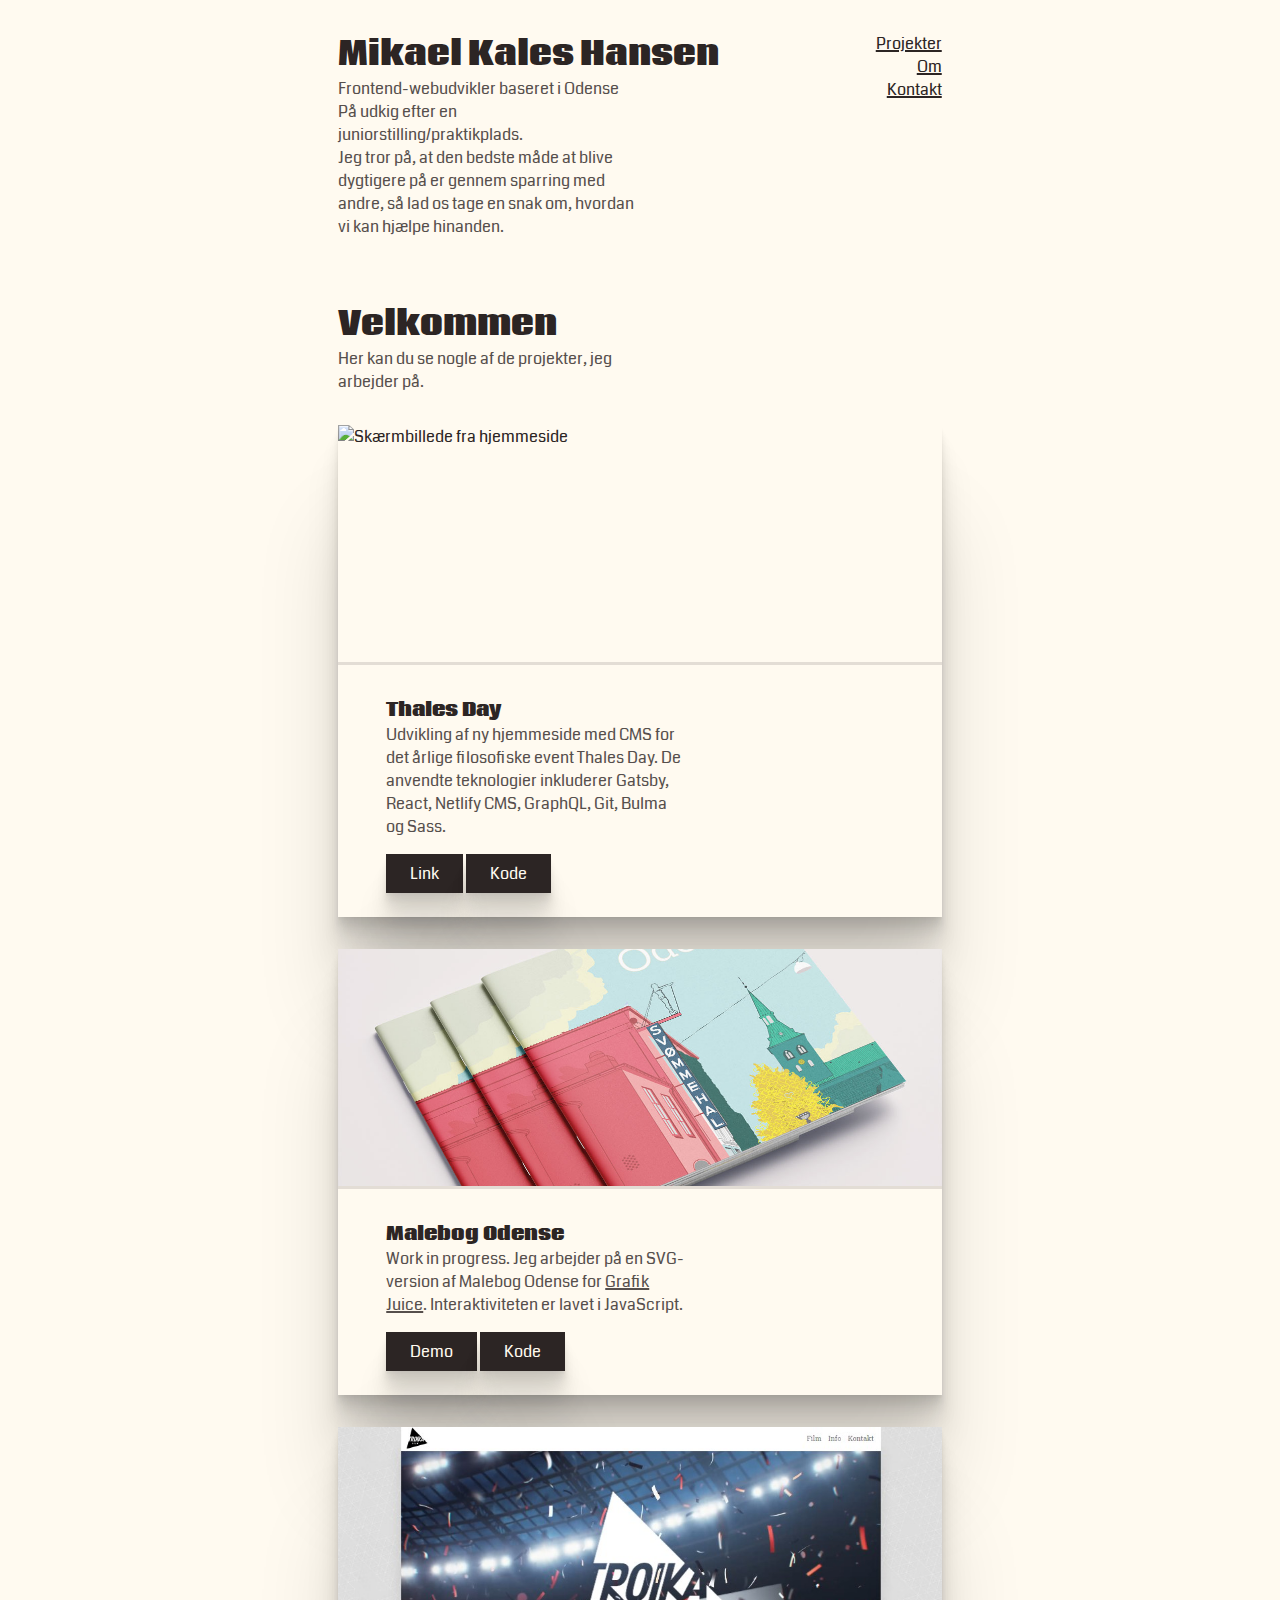
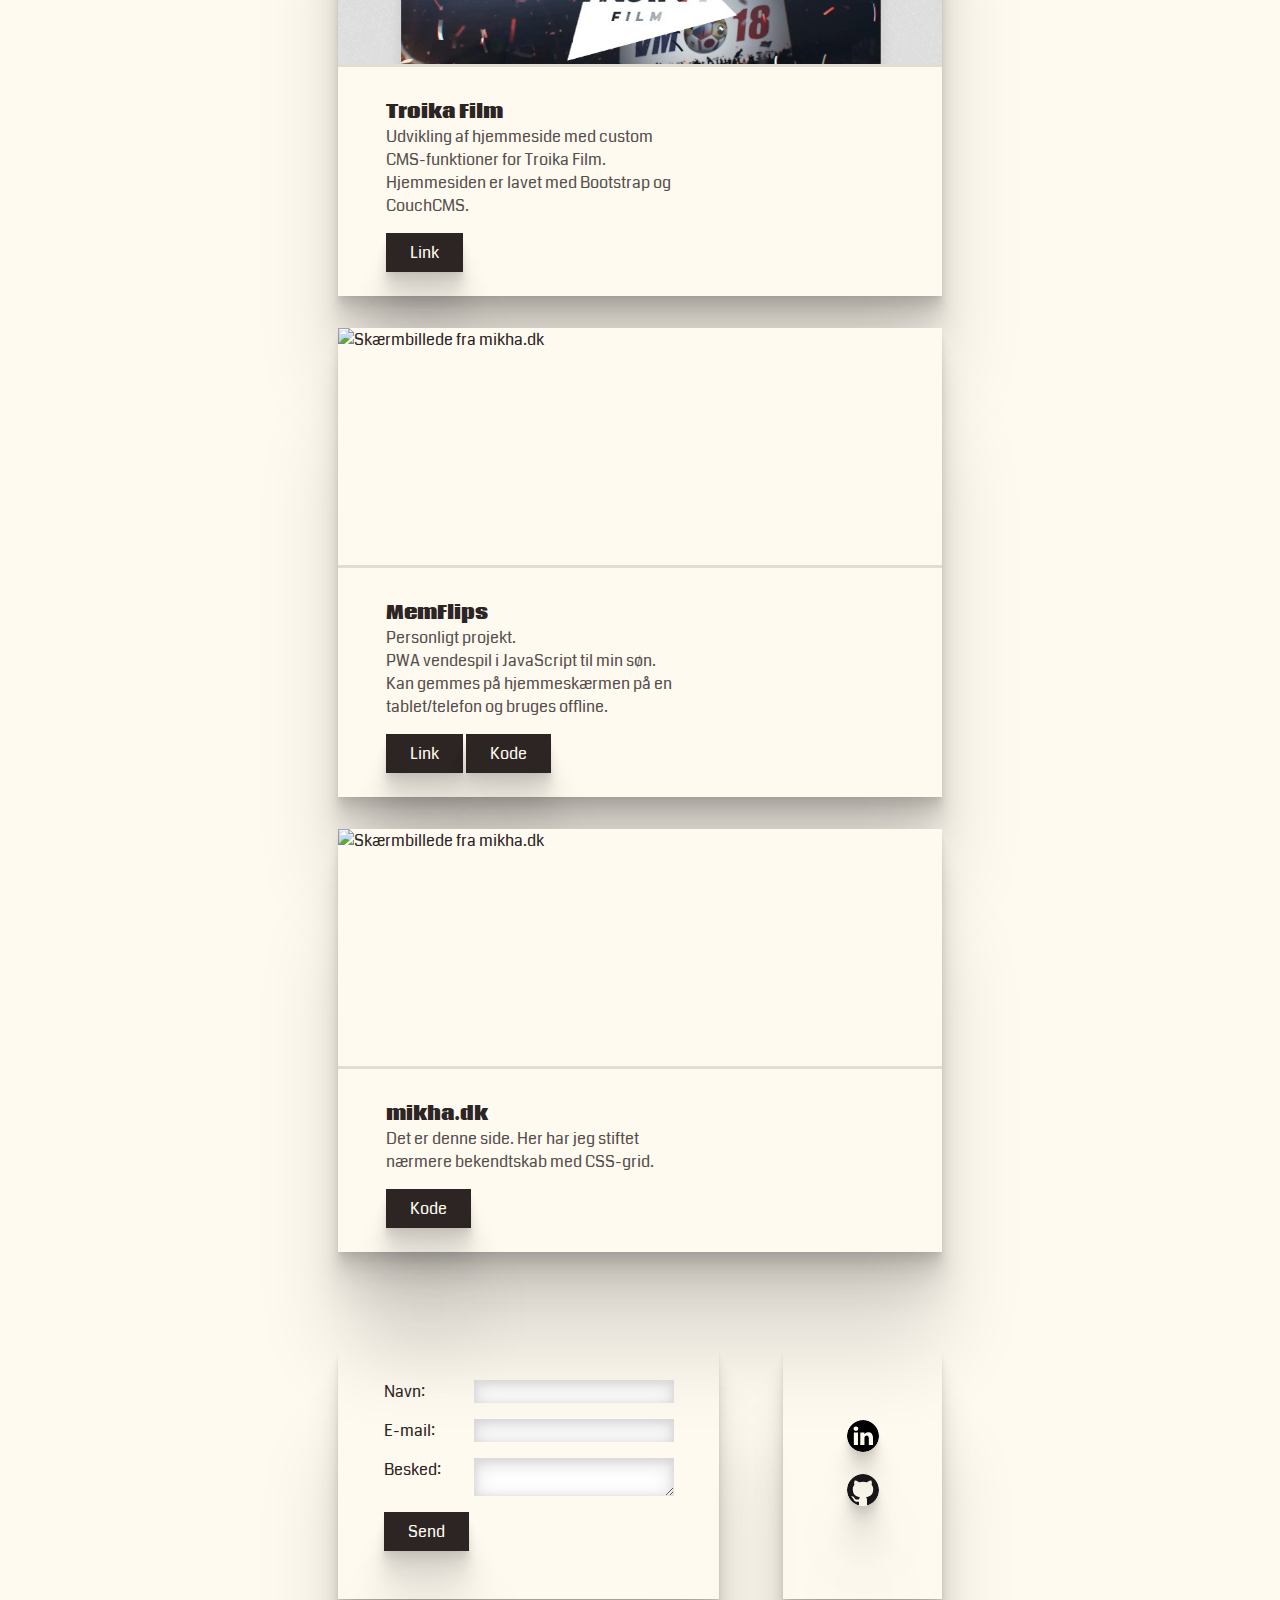
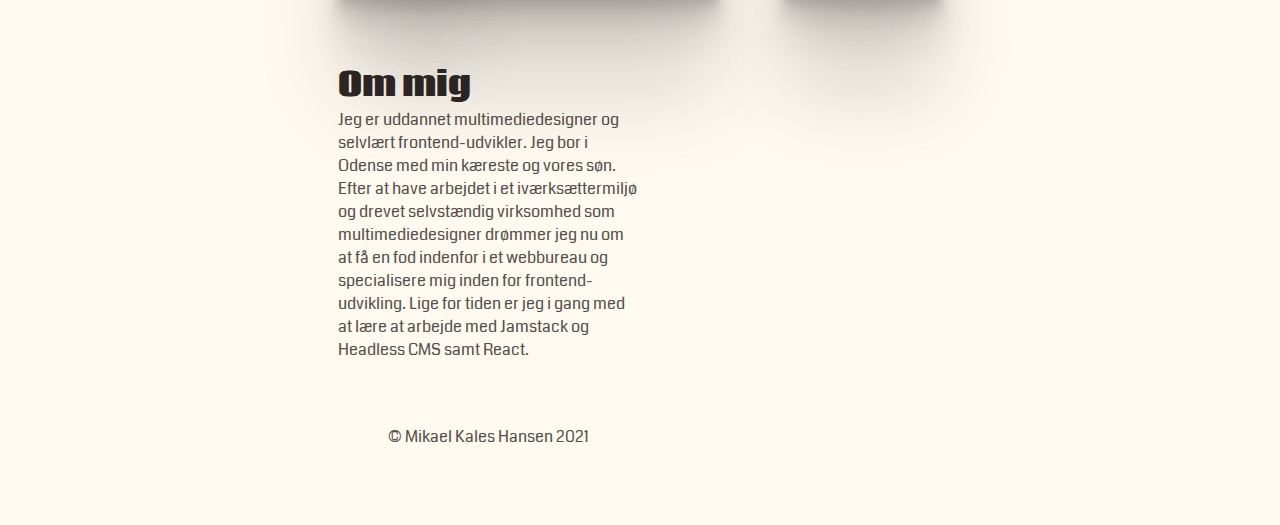
==== index.html @ 395a6b8d "Rework styles" ====
<!DOCTYPE html>
<html lang="da">
<head>
    <meta charset="UTF-8">
    <meta name="viewport" content="width=device-width, initial-scale=1.0">
    <title>Mikaels Portfolio</title>
    <link rel="stylesheet" href="./css/style.css">
    <link rel="preconnect" href="https://fonts.gstatic.com">
    <link href="https://fonts.googleapis.com/css2?family=Coda:wght@400;800&display=swap" rel="stylesheet">
    <link rel="icon" type="image/svg+xml" href="./assets/favicon.svg">
</head>
<body>
    <div id="wrapper">
        <header class="header">                    
            <h1>Mikael Kales Hansen</h1>
            <p>Frontend-webudvikler baseret i Odense <br/>
                På udkig efter en juniorstilling/praktikplads. <br/>
                Jeg tror på, at den bedste måde at blive dygtigere på
                er gennem sparring med andre, 
                så lad os tage en snak om,
                hvordan vi kan hjælpe hinanden.

            </p> 
        </header>
        <nav class="navbar">
            <ul>
                <li class="nav-item"><a href="#projekter">Projekter</a></li>
                <li class="nav-item"><a href="#om">Om</a></li>
                <li class="nav-item"><a href="#kontakt">Kontakt</a></li>
            </ul>
        </nav>
        <section class="content-1" id="projekter">
            <div class="projects-intro">
                <h1>Velkommen</h1>
                <p>Her kan du se nogle af de projekter, jeg arbejder på.
                </p>
            </div>
            <div class="project-cards">
                <article class="card">
                    <img src="./assets/TD.home.screen_050521.jpg" alt="Skærmbillede fra hjemmeside" class="card-img">
                    <div class="card-body">
                        <h3 class="card-title">Thales Day</h3>
                        <p class="card-text">
                            Udvikling af ny hjemmeside med CMS for det årlige filosofiske event Thales Day.
                            De anvendte teknologier inkluderer Gatsby, React, Netlify CMS, GraphQL, Git, Bulma og Sass.
                        </p>
                        <a class="card-link btn" href="https://thalesday.com/">Link</a>
                        <a class="card-link btn" href="https://github.com/mikpearly/thales-gatsby-netlify">Kode</a>
                    </div>
                </article>
                <article class="card">
                    <img src="./assets/stak_malebog1200.jpg" alt="Billede af en stak Malebøger" class="card-img img-center">
                    <div class="card-body">
                        <h3 class="card-title">Malebog Odense</h3>
                        <p class="card-text">Work in progress. 
                            Jeg arbejder på en SVG-version af Malebog Odense for <a href="https://grafikjuice.dk">Grafik Juice</a>. 
                            Interaktiviteten er lavet i JavaScript. 
                        </p>
                        <a class="card-link btn" href="https://svg-colouring-book.netlify.app/picker/" >Demo</a>
                        <a class="card-link btn" href="https://github.com/mikpearly/colouring-book">Kode</a>
                    </div>
                </article>
                <article class="card">
                    <img src="./assets/troikafilm_screenshot-1.jpg" alt="Skærmbillede fra troikafilm.dk" class="card-img">
                    <div class="card-body">
                        <h3 class="card-title">Troika Film</h3>
                        <p class="card-text">Udvikling af hjemmeside med custom CMS-funktioner for Troika Film.
                            Hjemmesiden er lavet med Bootstrap og CouchCMS. 
                        </p>
                        <a class="card-link btn" href="https://troikafilm.dk">Link</a>
                        <a class="disabled" href="#"></a>
                    </div>
                </article>
                <article class="card">
                    <img src="./assets/memflips.screen280521.png" alt="Skærmbillede fra mikha.dk" class="card-img">
                    <div class="card-body">
                        <h3 class="card-title">MemFlips</h3>
                        <p class="card-text">Personligt projekt. <br>
                            PWA vendespil i JavaScript til min søn.
                            Kan gemmes på hjemmeskærmen på en tablet/telefon og bruges offline. <br>
                        </p>
                        <a class="card-link btn" href="https://memflips.netlify.app">Link</a>
                        <a class="card-link btn" href="https://github.com/mikpearly/memflips">Kode</a>
                    </div>
                </article>
                <article class="card">
                    <img src="./assets/mikha.screen.070521.jpg" alt="Skærmbillede fra mikha.dk" class="card-img">
                    <div class="card-body">
                        <h3 class="card-title">mikha.dk</h3>
                        <p class="card-text">Det er denne side.
                            Her har jeg stiftet nærmere bekendtskab med CSS-grid.
                        </p>
                        <a class="disabled" href="https://mikha.dk">Link</a>
                        <a class="card-link btn" href="https://github.com/mikpearly/colouring-book">Kode</a>
                    </div>
                </article>
            </div>
        </section>
        <section class="content-2">
            <ul class="social">
                <li class="flex-li"><a href="https://www.linkedin.com/in/mikael-kales-hansen-73a9167a" ><?xml version="1.0" ?><!DOCTYPE svg  PUBLIC '-//W3C//DTD SVG 1.1//EN'  'http://www.w3.org/Graphics/SVG/1.1/DTD/svg11.dtd'><svg class="btn" style="fill-rule:evenodd;clip-rule:evenodd;stroke-linejoin:round;stroke-miterlimit:2;" version="1.1" viewBox="0 0 512 512" width="2em" xml:space="preserve" xmlns="http://www.w3.org/2000/svg" xmlns:serif="http://www.serif.com/" xmlns:xlink="http://www.w3.org/1999/xlink"><path d="M256,0c141.29,0 256,114.71 256,256c0,141.29 -114.71,256 -256,256c-141.29,0 -256,-114.71 -256,-256c0,-141.29 114.71,-256 256,-256Zm-80.037,399.871l0,-199.921l-66.464,0l0,199.921l66.464,0Zm239.62,0l0,-114.646c0,-61.409 -32.787,-89.976 -76.509,-89.976c-35.255,0 -51.047,19.389 -59.889,33.007l0,-28.306l-66.447,0c0.881,18.757 0,199.921 0,199.921l66.446,0l0,-111.65c0,-5.976 0.43,-11.95 2.191,-16.221c4.795,-11.935 15.737,-24.299 34.095,-24.299c24.034,0 33.663,18.34 33.663,45.204l0,106.966l66.45,0Zm-272.403,-296.321c-22.74,0 -37.597,14.95 -37.597,34.545c0,19.182 14.405,34.544 36.717,34.544l0.429,0c23.175,0 37.6,-15.362 37.6,-34.544c-0.43,-19.595 -14.424,-34.545 -37.149,-34.545Z"/></svg></a></li>
                <li class="flex-li"><a href="https://github.com/mikpearly"><?xml version="1.0" ?><!DOCTYPE svg  PUBLIC '-//W3C//DTD SVG 1.0//EN'  'http://www.w3.org/TR/2001/REC-SVG-20010904/DTD/svg10.dtd'><svg class="btn" enable-background="new 0 0 32 32" height="32px" id="Layer_1" version="1.0" viewBox="0 0 32 32" width="2em" xml:space="preserve" xmlns="http://www.w3.org/2000/svg" xmlns:xlink="http://www.w3.org/1999/xlink"><path clip-rule="evenodd" d="M16.003,0C7.17,0,0.008,7.162,0.008,15.997  c0,7.067,4.582,13.063,10.94,15.179c0.8,0.146,1.052-0.328,1.052-0.752c0-0.38,0.008-1.442,0-2.777  c-4.449,0.967-5.371-2.107-5.371-2.107c-0.727-1.848-1.775-2.34-1.775-2.34c-1.452-0.992,0.109-0.973,0.109-0.973  c1.605,0.113,2.451,1.649,2.451,1.649c1.427,2.443,3.743,1.737,4.654,1.329c0.146-1.034,0.56-1.739,1.017-2.139  c-3.552-0.404-7.286-1.776-7.286-7.906c0-1.747,0.623-3.174,1.646-4.292C7.28,10.464,6.73,8.837,7.602,6.634  c0,0,1.343-0.43,4.398,1.641c1.276-0.355,2.645-0.532,4.005-0.538c1.359,0.006,2.727,0.183,4.005,0.538  c3.055-2.07,4.396-1.641,4.396-1.641c0.872,2.203,0.323,3.83,0.159,4.234c1.023,1.118,1.644,2.545,1.644,4.292  c0,6.146-3.74,7.498-7.304,7.893C19.479,23.548,20,24.508,20,26c0,2,0,3.902,0,4.428c0,0.428,0.258,0.901,1.07,0.746  C27.422,29.055,32,23.062,32,15.997C32,7.162,24.838,0,16.003,0z" fill="#181616" fill-rule="evenodd"/><g/><g/><g/><g/><g/><g/></svg></a></li>
            </ul>
        </section>
        <section class="content-3" id="kontakt">
            <form name="contact" method="POST" data-netlify="true">
                <ul class="contact">
                    <li class="flex-li">
                        <label for="name">Navn:</label>
                        <input type="text" id="name" name="user_name">
                    </li>
                    <li class="flex-li">
                        <label for="email">E-mail:</label>
                        <input type="email" id="email" name="user_email">
                    </li>
                    <li class="flex-li">
                        <label for="message">Besked:</label>
                        <textarea id="message" name="user_message"></textarea>
                    </li>
                    <li class="flex-li">
                        <button class="btn" type="submit">Send</button>
                    </li>
                </ul>
            </form>
        </section>
        <section class="content-4" id="om">
            <h1>Om mig</h1>
            <p>Jeg er uddannet multimediedesigner og selvlært frontend-udvikler. 
                Jeg bor i Odense med min kæreste og vores søn. Efter at have arbejdet i et iværksættermiljø
                og drevet selvstændig virksomhed som multimediedesigner drømmer jeg nu om at få en fod indenfor i et webbureau og specialisere mig inden for frontend-udvikling.
                Lige for tiden er jeg i gang med at lære at arbejde med Jamstack og Headless CMS samt React.
            </p> 
        </section>
        <footer class="footer">
            <p>&copy; Mikael Kales Hansen 2021</p>
        </footer>
    </div>
</body>
</html>
---- css/style.css ----
* {
    margin: 0;
    padding: 0;
    box-sizing: border-box;
}
html, body {
    height: 100vh;
    width: 100vw;
    scroll-behavior: smooth;
}
body {
    color: #2c2524;
    background-color: #fffaf0;
    font-family: 'Coda', sans-serif;
    display: flex;
    flex-direction: column;
    align-items: center;
}

.header {
    grid-area: hd;
    margin-top: 2em;
}

.navbar {
    grid-area: nv;
    margin-top: 2em;
    display: none;
}

.content-1 {
    grid-area: c1;
}

.content-2 {
    grid-area: c2;
}

.content-3 {
    grid-area: c3;
}

.content-4 {
    grid-area: c4;
}

.footer {
    grid-area: ft;
}

#wrapper {
    margin-left: 2em;
    margin-right: 2em;
    display: grid;
    gap: 4em;
    grid-template-areas: 
    "hd"
    "nv"
    "c1"
    "c3"
    "c2"
    "c4"
    "ft";
}

@media (min-width: 500px) {
    #wrapper {
        display: grid;
        grid-template-columns: repeat(5, 1fr);
        grid-auto-rows: minmax(100px, auto);
        grid-template-areas: 
        ".. hd  hd  nv  .."
        ".. c1  c1  c1  .."
        ".. c3  c3  c2  .."
        ".. c4  c4  c4  .."
        ".. ft  ft  ft  .."
        ;
    }

    .navbar {
        text-align: right;
        display: grid;
    }
}

.navbar li {
    font-size: 1em;
    list-style: none;
}

a {
    color: #2c2524;
    text-decoration-thickness: .1em;
}

li.nav-item {
    transition: all .1s ease-out;
}

li.nav-item:hover {
    transform: translateY(-2px);
}

li.nav-item:active {
    transform: translateY(2px);
}

a.disabled {
    display: none;
}

p {
    opacity: .8;
    max-width: 30ch;
}

.project-cards {
    padding: 2em 0;
    justify-content: center;
    display: grid;
    grid-template-columns: repeat(auto-fit, minmax(20em, 1fr));
    gap: 2em;
}

.card {
    background-color: #fffaf0;
    display: grid;
    align-content: flex-start;
    box-shadow:
    0 2.8px 2.2px rgba(0, 0, 0, 0.034),
    0 6.7px 5.3px rgba(0, 0, 0, 0.048),
    0 12.5px 10px rgba(0, 0, 0, 0.06),
    0 22.3px 17.9px rgba(0, 0, 0, 0.072),
    0 41.8px 33.4px rgba(0, 0, 0, 0.086),
    0 100px 80px rgba(0, 0, 0, 0.12);
}

.card-img {
    display: block;
    width: 100%;
    height: 15em;
    object-fit: cover;
    object-position: top;
    border-bottom: #2c252422 .2em solid;
}

.img-center {
    object-position: center;
}

.card-body {
    padding: 2em 3em;
}

.card-text {
    margin-bottom: 1.5em;
}

a.card-link {
    padding: .5em 1.5em;
    background-color: #2c2524;
    color: #fffaf0;
    text-decoration: none;
}

.btn {
    box-shadow:
    0 2.8px 2.2px rgba(0, 0, 0, 0.034),
    0 6.7px 5.3px rgba(0, 0, 0, 0.048),
    0 12.5px 10px rgba(0, 0, 0, 0.06),
    0 22.3px 17.9px rgba(0, 0, 0, 0.072),
    0 41.8px 33.4px rgba(0, 0, 0, 0.086),
    0 100px 80px rgba(0, 0, 0, 0.12);
    transition: transform .1s ease-out;
    -webkit-transition: -webkit-transform .1s ease-out;
    cursor: pointer;
    transform: translateY(0);
    -webkit-transform: translateY(0);
}

.btn:hover {
    transform: translateY(2px);
    -webkit-transform: translateY(2px);
}

.btn:active {
    transform: translateY(3px);
    -webkit-transform: translateY(3px);
}

ul.social {
    justify-self: end;
}

ul.social.flex-li {
    padding-bottom: 0;
}

section.content-3, section.content-2 {
    display: grid;
    align-items: center;
    justify-content: center;
    padding: 2em;
    box-shadow:
    0 2.8px 2.2px rgba(0, 0, 0, 0.034),
    0 6.7px 5.3px rgba(0, 0, 0, 0.048),
    0 12.5px 10px rgba(0, 0, 0, 0.06),
    0 22.3px 17.9px rgba(0, 0, 0, 0.072),
    0 41.8px 33.4px rgba(0, 0, 0, 0.086),
    0 100px 80px rgba(0, 0, 0, 0.12);
}

.contact ul {
    list-style: none;
}

.flex-li {
    display: flex;
    justify-content: space-between;
    padding-bottom: 1em;
}

.flex-li label {
    padding-right: 1em;
    display: inline-block;
    width: 90px;
    text-align: left;
}

.flex-li svg {
    border-radius: 50%;
}

.contact input, .contact textarea {
    font-family: 'Coda', sans-serif;
    width: 200px;
    box-sizing: border-box;
    border: none;
    box-shadow:
    0 2px 6px 2px #2c252411 inset,
    0 4px 16px 4px #2c252422 inset;   
}

.contact input:focus-visible, .contact textarea:focus-visible {
    outline: 2px solid rgba(255, 255, 214, 0.7);
}

.contact button {
    padding: .5em 1.5em;
    background-color: #2c2524;
    color: #fffaf0;
    font-family: 'Coda', sans-serif;
    font-size: 1em;
    border: none;

}

footer {
    padding-bottom: 2em;
    text-align: center;
    width: 100%;
}

footer > p {
    width: 100%;
}
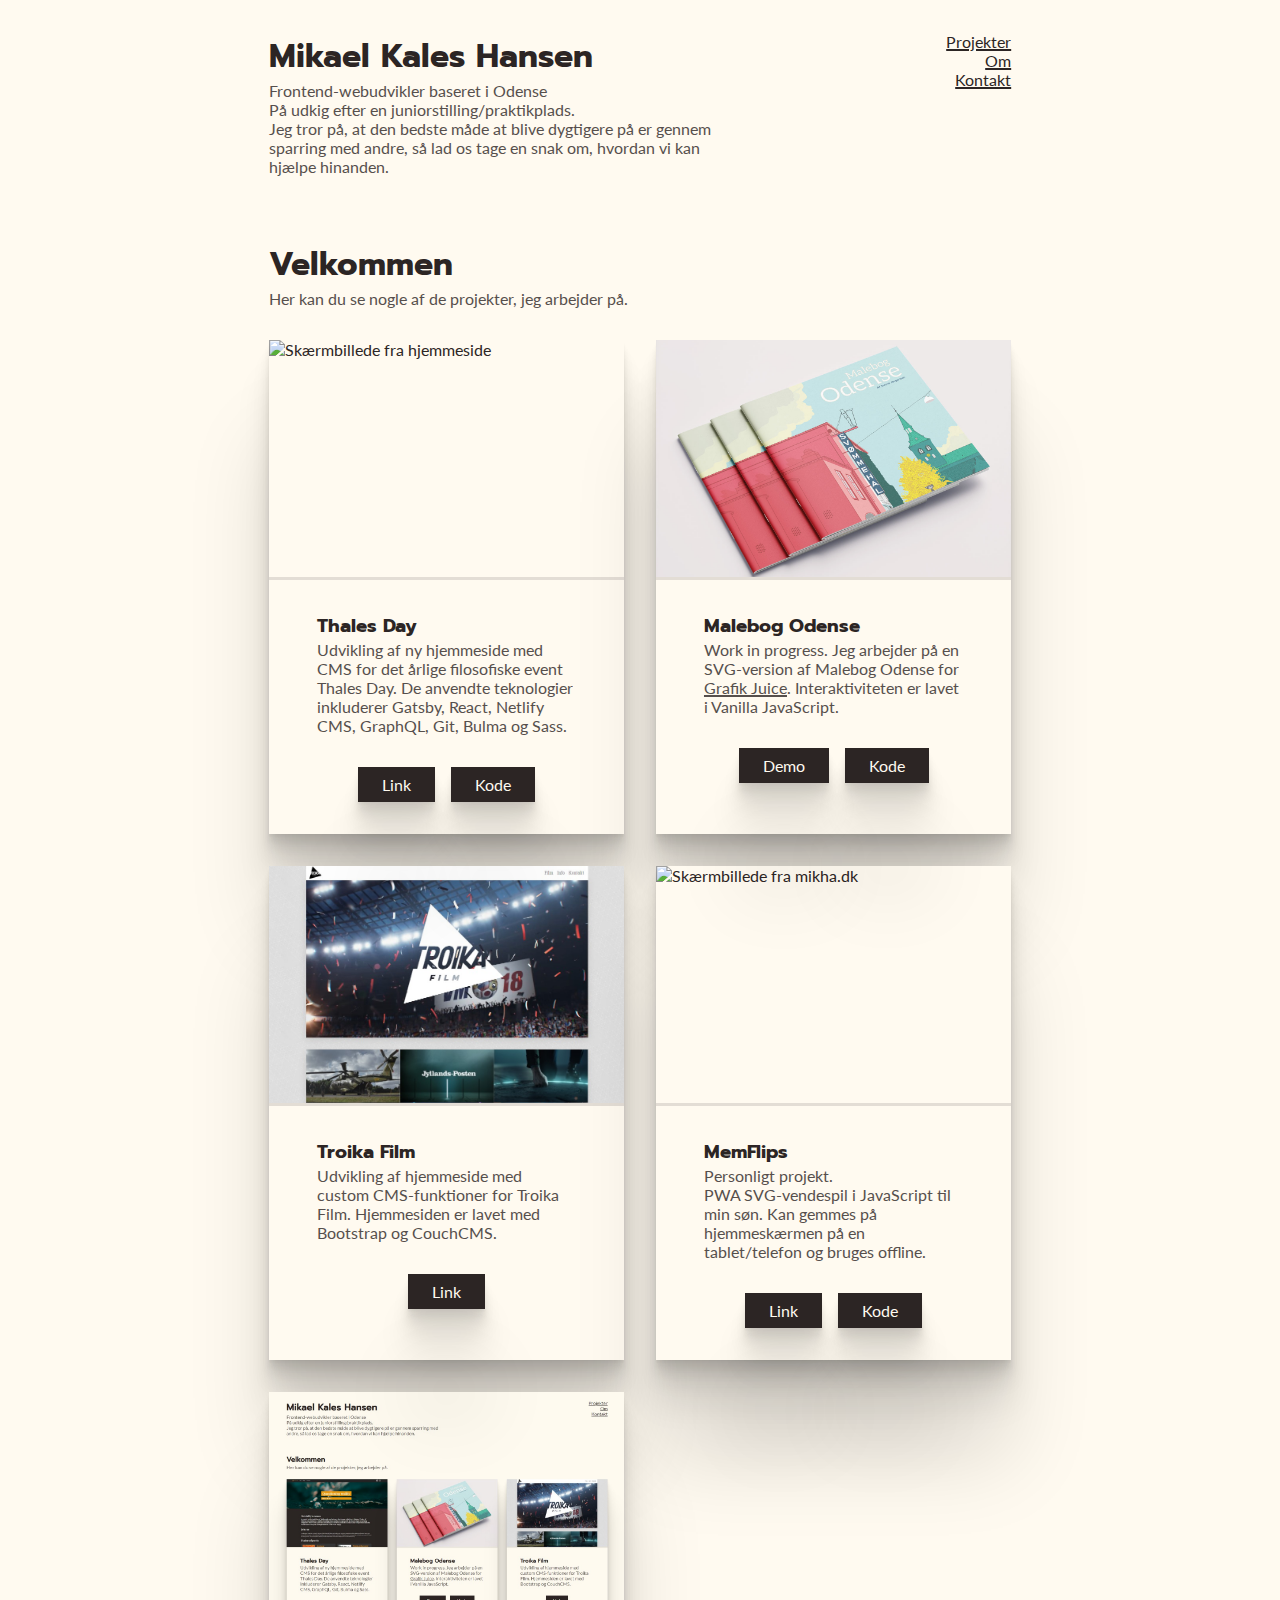
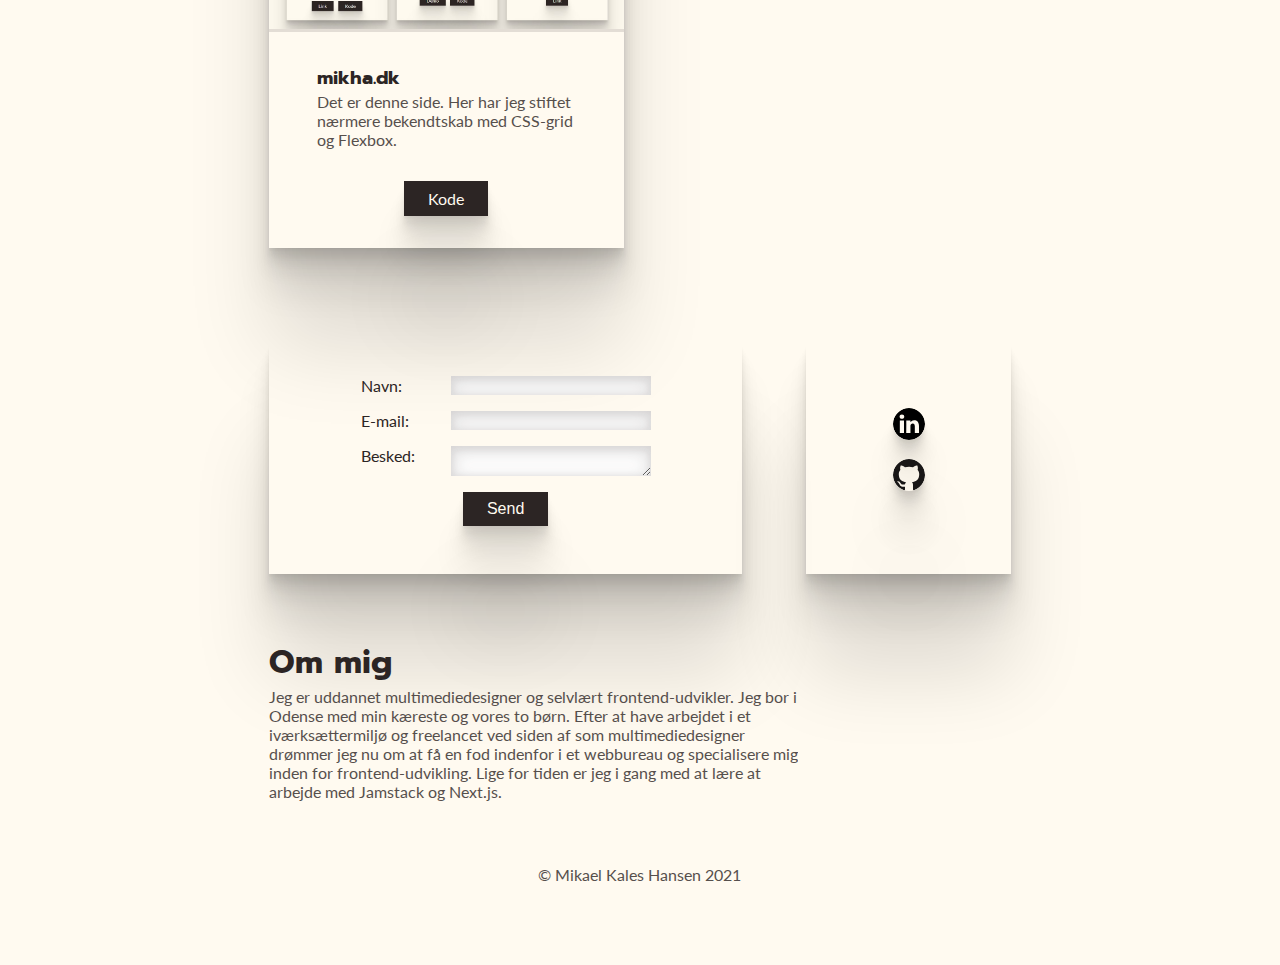
==== commit de1ee6f0: "Update fonts" ====
--- a/index.html
+++ b/index.html
@@ -5,8 +5,9 @@
     <meta name="viewport" content="width=device-width, initial-scale=1.0">
     <title>Mikaels Portfolio</title>
     <link rel="stylesheet" href="./css/style.css">
-    <link rel="preconnect" href="https://fonts.gstatic.com">
-    <link href="https://fonts.googleapis.com/css2?family=Coda:wght@400;800&display=swap" rel="stylesheet">
+    <link rel="preconnect" href="https://fonts.googleapis.com">
+<link rel="preconnect" href="https://fonts.gstatic.com" crossorigin>
+<link href="https://fonts.googleapis.com/css2?family=Lato&family=Prompt:wght@500&display=swap" rel="stylesheet">
     <link rel="icon" type="image/svg+xml" href="./assets/favicon.svg">
 </head>
 <body>
@@ -44,6 +45,8 @@
                             Udvikling af ny hjemmeside med CMS for det årlige filosofiske event Thales Day.
                             De anvendte teknologier inkluderer Gatsby, React, Netlify CMS, GraphQL, Git, Bulma og Sass.
                         </p>
+                    </div>
+                    <div class="card-footer">
                         <a class="card-link btn" href="https://thalesday.com/">Link</a>
                         <a class="card-link btn" href="https://github.com/mikpearly/thales-gatsby-netlify">Kode</a>
                     </div>
@@ -54,10 +57,12 @@
                         <h3 class="card-title">Malebog Odense</h3>
                         <p class="card-text">Work in progress. 
                             Jeg arbejder på en SVG-version af Malebog Odense for <a href="https://grafikjuice.dk">Grafik Juice</a>. 
-                            Interaktiviteten er lavet i JavaScript. 
+                            Interaktiviteten er lavet i Vanilla JavaScript. 
                         </p>
-                        <a class="card-link btn" href="https://svg-colouring-book.netlify.app/picker/" >Demo</a>
-                        <a class="card-link btn" href="https://github.com/mikpearly/colouring-book">Kode</a>
+                    </div>
+                    <div class="card-footer">
+                        <a class="card-link btn" href="https://malebog-odense.netlify.app" >Demo</a>
+                        <a class="card-link btn" href="https://github.com/mikpearly/malebog-odense">Kode</a>
                     </div>
                 </article>
                 <article class="card">
@@ -67,6 +72,8 @@
                         <p class="card-text">Udvikling af hjemmeside med custom CMS-funktioner for Troika Film.
                             Hjemmesiden er lavet med Bootstrap og CouchCMS. 
                         </p>
+                    </div>
+                    <div class="card-footer">
                         <a class="card-link btn" href="https://troikafilm.dk">Link</a>
                         <a class="disabled" href="#"></a>
                     </div>
@@ -76,20 +83,24 @@
                     <div class="card-body">
                         <h3 class="card-title">MemFlips</h3>
                         <p class="card-text">Personligt projekt. <br>
-                            PWA vendespil i JavaScript til min søn.
-                            Kan gemmes på hjemmeskærmen på en tablet/telefon og bruges offline. <br>
+                            PWA SVG-vendespil i JavaScript til min søn.
+                            Kan gemmes på hjemmeskærmen på en tablet/telefon og bruges offline.
                         </p>
+                    </div>
+                    <div class="card-footer">
                         <a class="card-link btn" href="https://memflips.netlify.app">Link</a>
                         <a class="card-link btn" href="https://github.com/mikpearly/memflips">Kode</a>
                     </div>
                 </article>
                 <article class="card">
-                    <img src="./assets/mikha.screen.070521.jpg" alt="Skærmbillede fra mikha.dk" class="card-img">
+                    <img src="./assets/mikha.screen.200821.jpg" alt="Skærmbillede fra mikha.dk" class="card-img">
                     <div class="card-body">
                         <h3 class="card-title">mikha.dk</h3>
                         <p class="card-text">Det er denne side.
-                            Her har jeg stiftet nærmere bekendtskab med CSS-grid.
+                            Her har jeg stiftet nærmere bekendtskab med CSS-grid og Flexbox.
                         </p>
+                    </div>
+                    <div class="card-footer">
                         <a class="disabled" href="https://mikha.dk">Link</a>
                         <a class="card-link btn" href="https://github.com/mikpearly/colouring-book">Kode</a>
                     </div>
@@ -126,9 +137,9 @@
         <section class="content-4" id="om">
             <h1>Om mig</h1>
             <p>Jeg er uddannet multimediedesigner og selvlært frontend-udvikler. 
-                Jeg bor i Odense med min kæreste og vores søn. Efter at have arbejdet i et iværksættermiljø
-                og drevet selvstændig virksomhed som multimediedesigner drømmer jeg nu om at få en fod indenfor i et webbureau og specialisere mig inden for frontend-udvikling.
-                Lige for tiden er jeg i gang med at lære at arbejde med Jamstack og Headless CMS samt React.
+                Jeg bor i Odense med min kæreste og vores to børn. Efter at have arbejdet i et iværksættermiljø
+                og freelancet ved siden af som multimediedesigner drømmer jeg nu om at få en fod indenfor i et webbureau og specialisere mig inden for frontend-udvikling.
+                Lige for tiden er jeg i gang med at lære at arbejde med Jamstack og Next.js.
             </p> 
         </section>
         <footer class="footer">
--- a/css/style.css
+++ b/css/style.css
@@ -11,7 +11,7 @@
 body {
     color: #2c2524;
     background-color: #fffaf0;
-    font-family: 'Coda', sans-serif;
+    font-family: 'Lato', sans-serif;
     display: flex;
     flex-direction: column;
     align-items: center;
@@ -49,8 +49,8 @@
 }
 
 #wrapper {
-    margin-left: 2em;
-    margin-right: 2em;
+    padding-left: 2em;
+    padding-right: 2em;
     display: grid;
     gap: 4em;
     grid-template-areas: 
@@ -65,6 +65,8 @@
 
 @media (min-width: 500px) {
     #wrapper {
+        padding-left: 0;
+        padding-right: 0;
         display: grid;
         grid-template-columns: repeat(5, 1fr);
         grid-auto-rows: minmax(100px, auto);
@@ -111,21 +113,25 @@
 
 p {
     opacity: .8;
-    max-width: 30ch;
+    max-width: 60ch;
+}
+
+h1, h2, h3 {
+    font-family: 'Prompt', sans-serif;
 }
 
 .project-cards {
     padding: 2em 0;
     justify-content: center;
     display: grid;
-    grid-template-columns: repeat(auto-fit, minmax(20em, 1fr));
+    grid-template-columns: repeat(auto-fit, minmax(17em, 1fr));
     gap: 2em;
 }
 
 .card {
     background-color: #fffaf0;
     display: grid;
-    align-content: flex-start;
+    align-content: start;
     box-shadow:
     0 2.8px 2.2px rgba(0, 0, 0, 0.034),
     0 6.7px 5.3px rgba(0, 0, 0, 0.048),
@@ -150,10 +156,18 @@
 
 .card-body {
     padding: 2em 3em;
-}
-
-.card-text {
-    margin-bottom: 1.5em;
+    display: flex;
+    flex-direction: column;
+    justify-items: flex-start;
+}
+
+.card-footer {
+    display: flex;
+    flex-direction: row;
+    justify-content: center;
+    align-items: center;
+    align-self: end;
+    padding-bottom: 2em;
 }
 
 a.card-link {
@@ -161,6 +175,9 @@
     background-color: #2c2524;
     color: #fffaf0;
     text-decoration: none;
+    text-align: center;
+    margin-right: .5em;
+    margin-left: .5em;
 }
 
 .btn {
@@ -252,15 +269,17 @@
     font-family: 'Coda', sans-serif;
     font-size: 1em;
     border: none;
-
+    margin-left: auto;
+    margin-right: auto;
 }
 
 footer {
     padding-bottom: 2em;
+    display: flex;
+    place-content: center;
+}
+
+footer > p {
     text-align: center;
-    width: 100%;
-}
-
-footer > p {
-    width: 100%;
+    max-width: 100%;
 }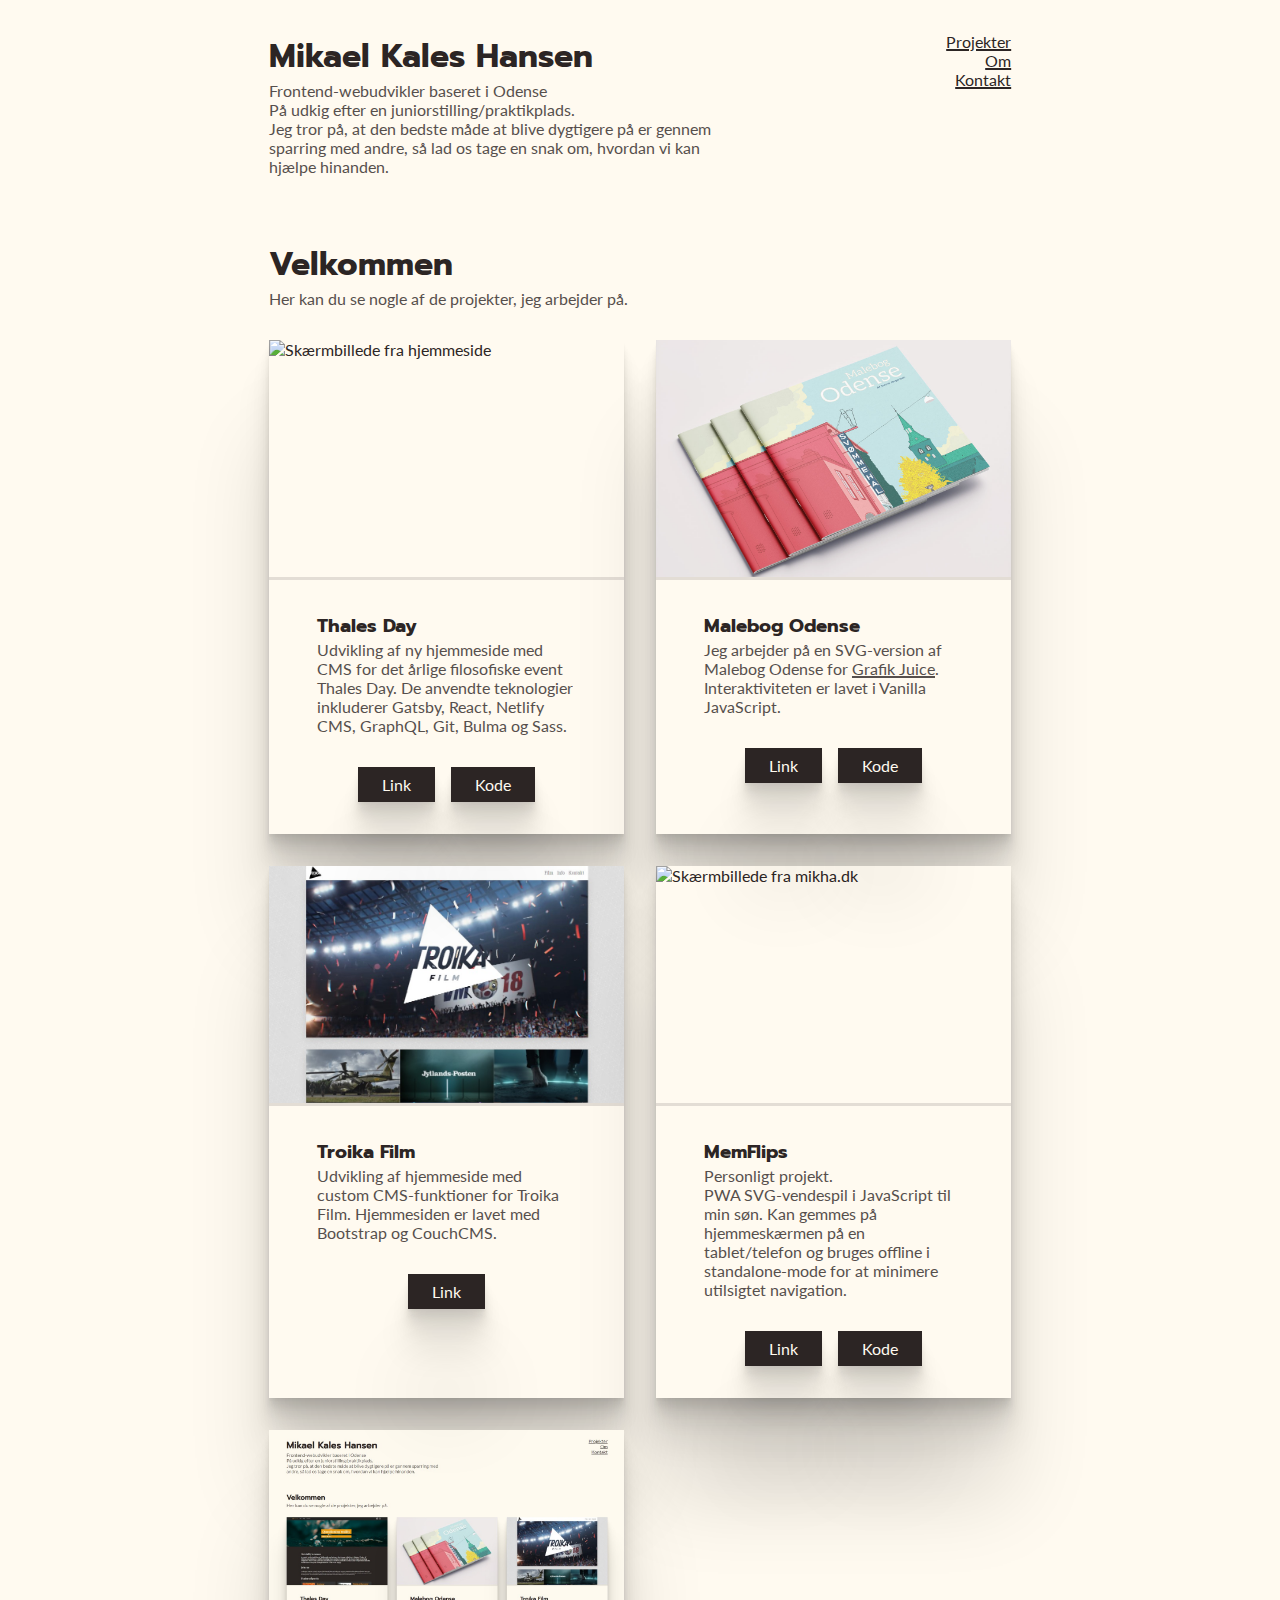
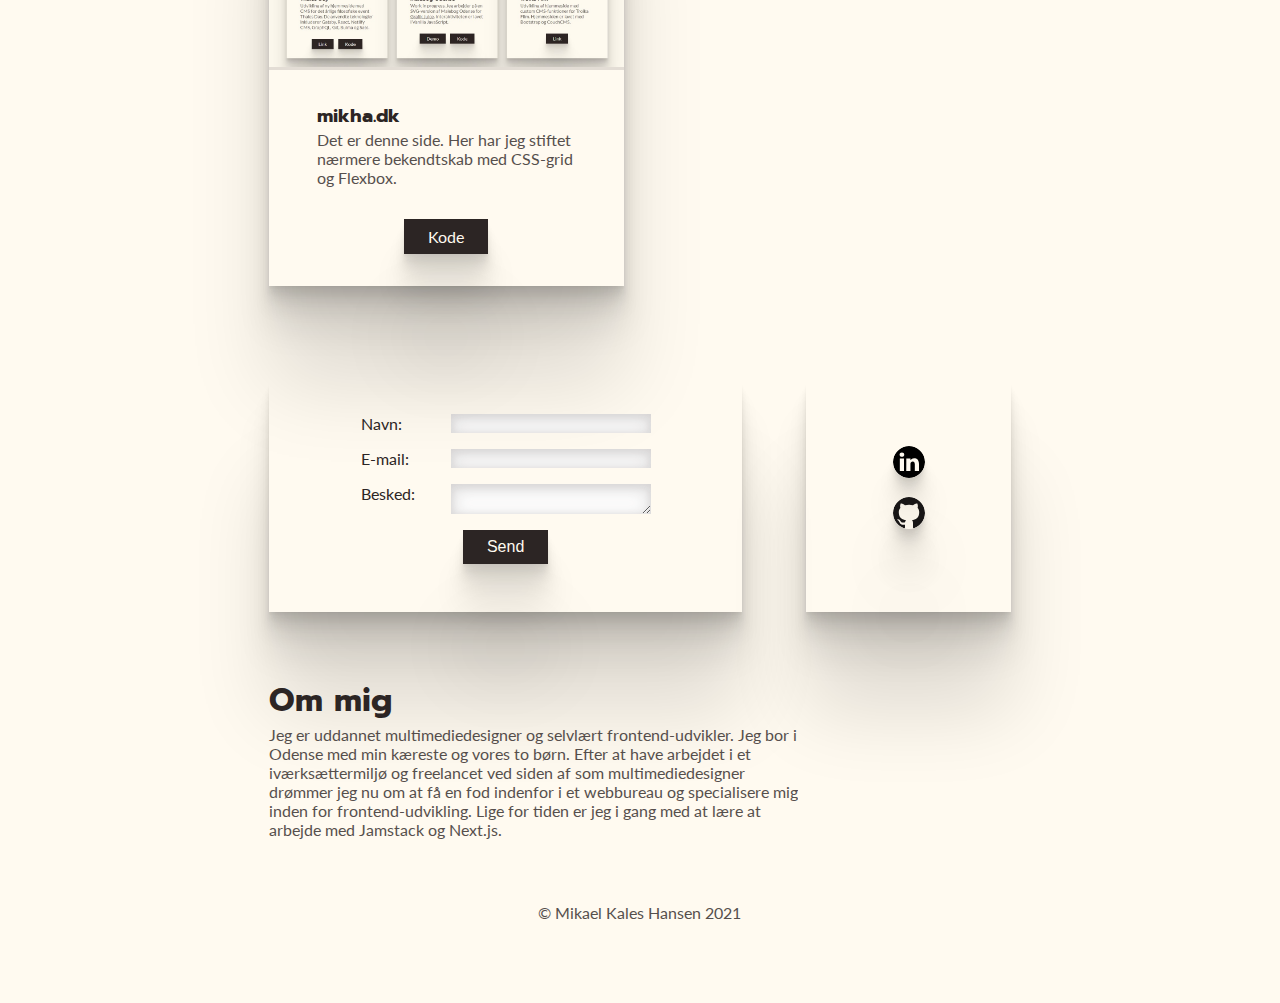
==== commit c4c6f883: "Change project link" ====
--- a/index.html
+++ b/index.html
@@ -55,13 +55,13 @@
                     <img src="./assets/stak_malebog1200.jpg" alt="Billede af en stak Malebøger" class="card-img img-center">
                     <div class="card-body">
                         <h3 class="card-title">Malebog Odense</h3>
-                        <p class="card-text">Work in progress. 
+                        <p class="card-text">
                             Jeg arbejder på en SVG-version af Malebog Odense for <a href="https://grafikjuice.dk">Grafik Juice</a>. 
                             Interaktiviteten er lavet i Vanilla JavaScript. 
                         </p>
                     </div>
                     <div class="card-footer">
-                        <a class="card-link btn" href="https://malebog-odense.netlify.app" >Demo</a>
+                        <a class="card-link btn" href="https://grafik-juice.dk/digital-malebog" >Link</a>
                         <a class="card-link btn" href="https://github.com/mikpearly/malebog-odense">Kode</a>
                     </div>
                 </article>
@@ -84,7 +84,7 @@
                         <h3 class="card-title">MemFlips</h3>
                         <p class="card-text">Personligt projekt. <br>
                             PWA SVG-vendespil i JavaScript til min søn.
-                            Kan gemmes på hjemmeskærmen på en tablet/telefon og bruges offline.
+                            Kan gemmes på hjemmeskærmen på en tablet/telefon og bruges offline i standalone-mode for at minimere utilsigtet navigation.
                         </p>
                     </div>
                     <div class="card-footer">
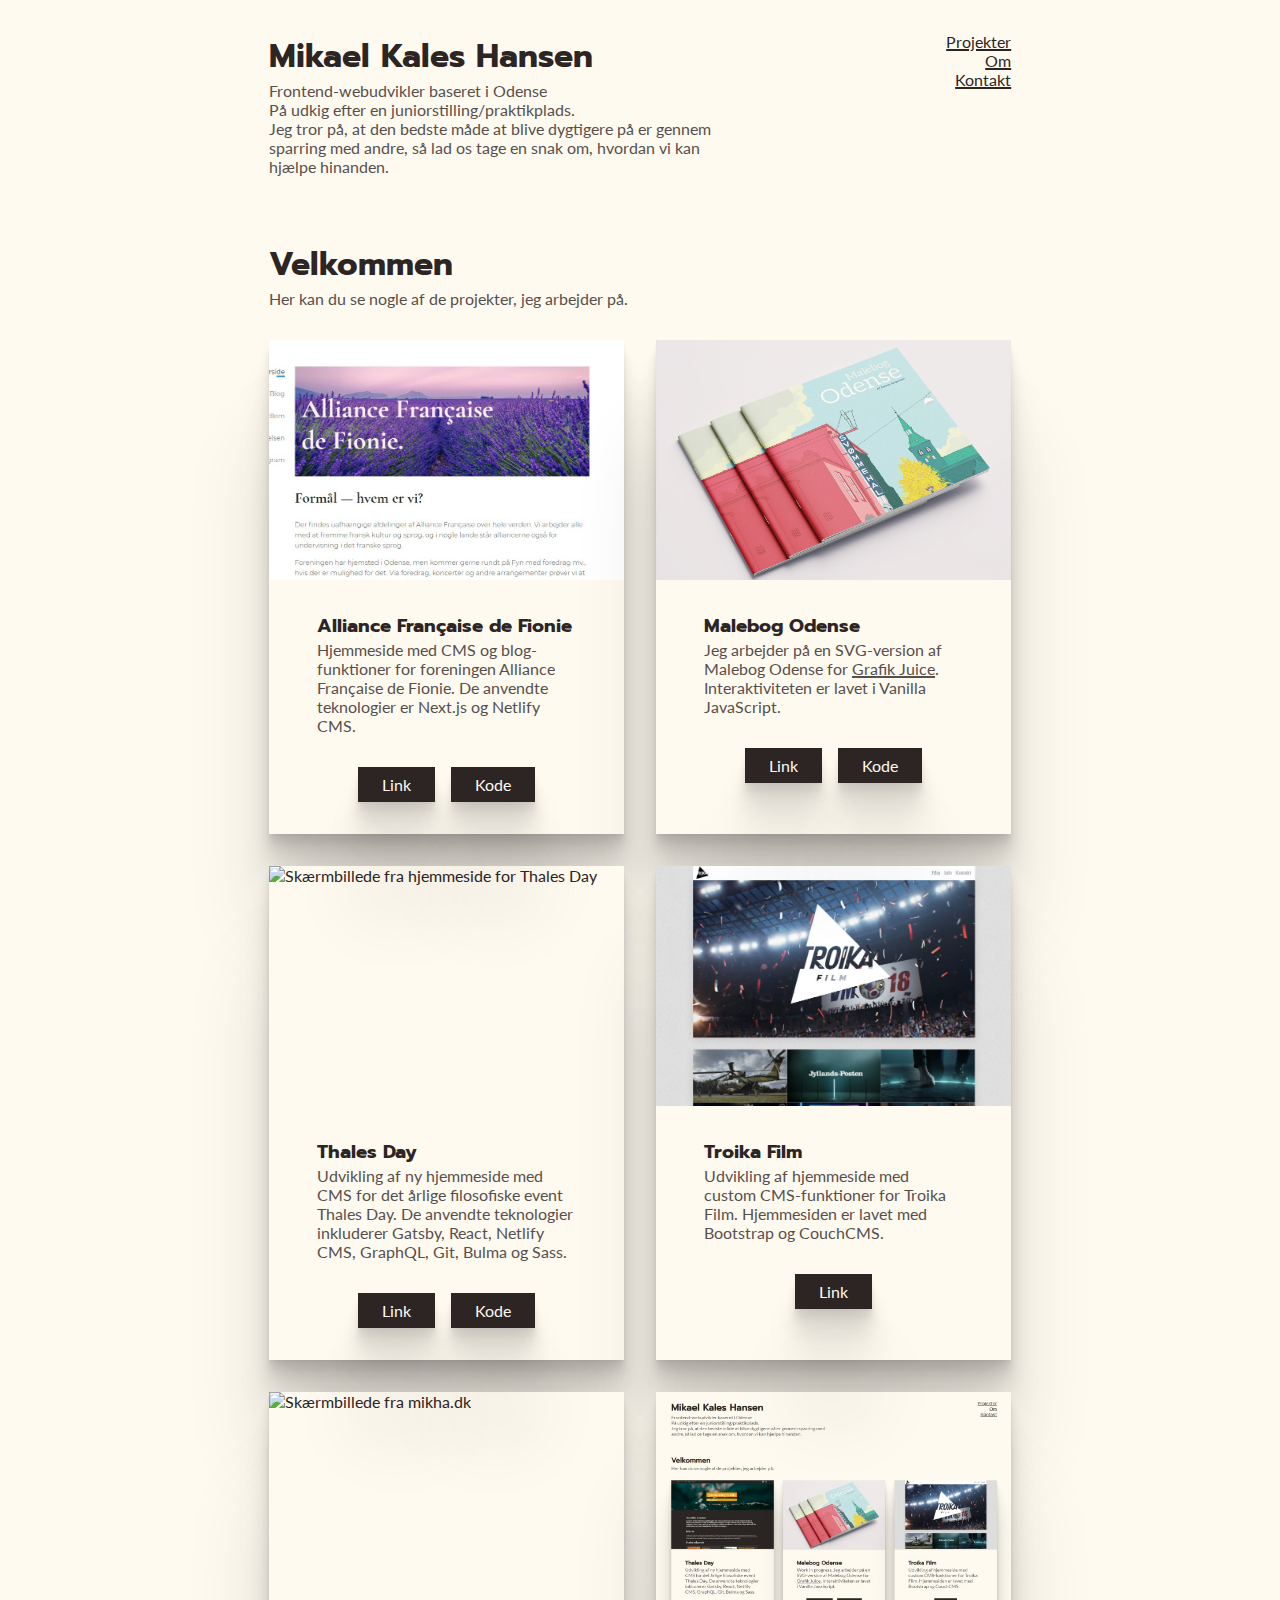
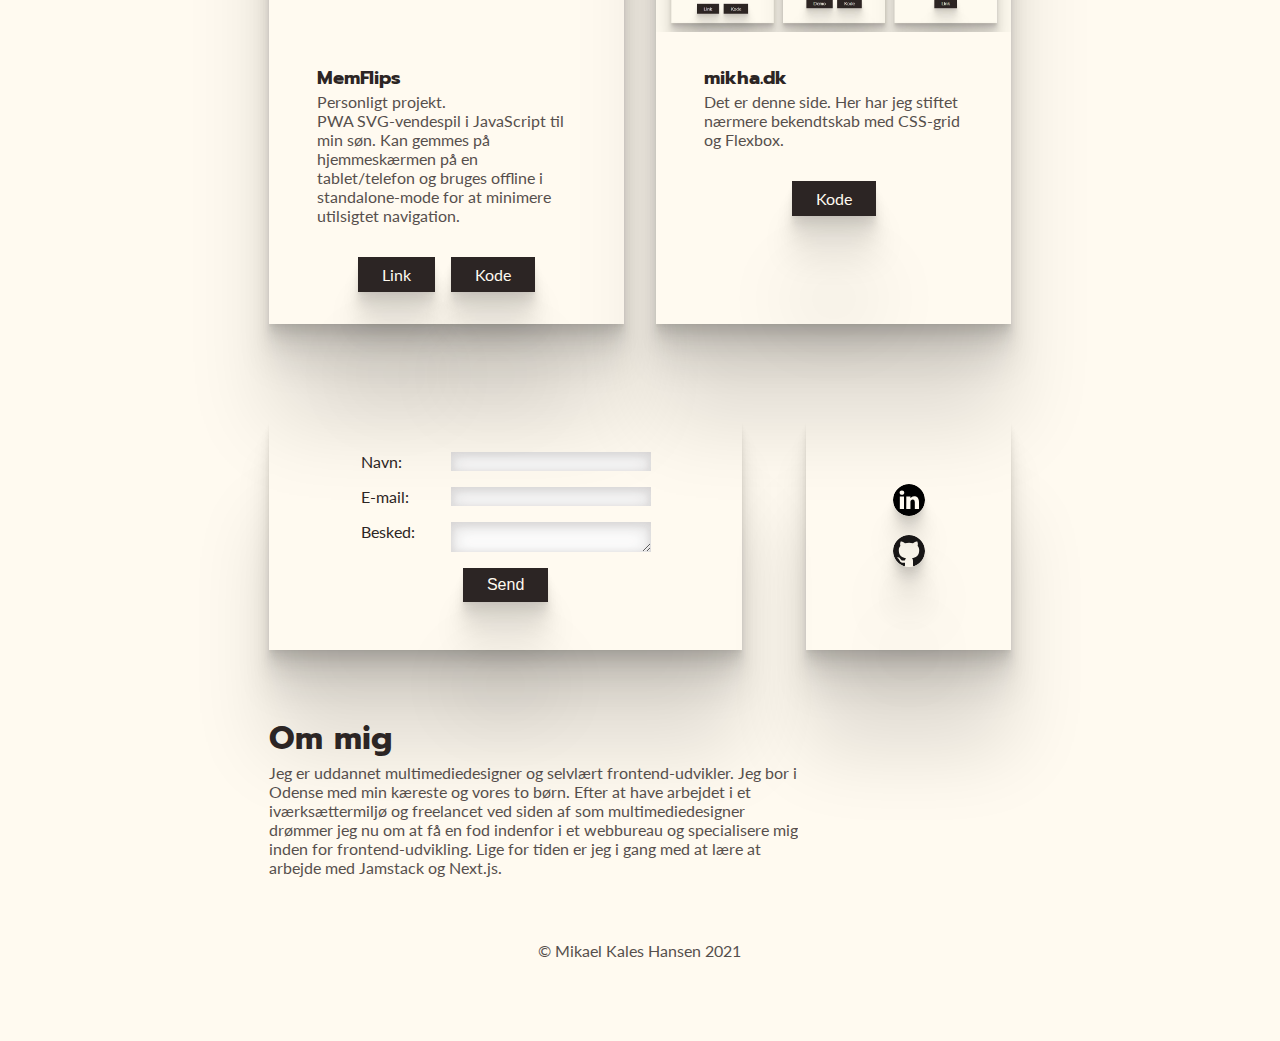
==== commit 1a1e6b21: "Add af-de-fionie to projects" ====
--- a/index.html
+++ b/index.html
@@ -38,7 +38,35 @@
             </div>
             <div class="project-cards">
                 <article class="card">
-                    <img src="./assets/TD.home.screen_050521.jpg" alt="Skærmbillede fra hjemmeside" class="card-img">
+                    <img src="./assets/afdf.home.screen_160921.jpg" alt="Skærmbillede fra hjemmeside for Alliance Française de Fionie" class="card-img img-center">
+                    <div class="card-body">
+                        <h3 class="card-title">Alliance Française de Fionie</h3>
+                        <p class="card-text">
+                            Hjemmeside med CMS og blog-funktioner for foreningen Alliance Française de Fionie. 
+                            De anvendte teknologier er Next.js og Netlify CMS.
+                        </p>
+                    </div>
+                    <div class="card-footer">
+                        <a class="card-link btn" href="https://af-de-fionie.netlify.app">Link</a>
+                        <a class="card-link btn" href="https://github.com/mikpearly/af-de-fionie">Kode</a>
+                    </div>
+                </article>                
+                <article class="card">
+                    <img src="./assets/stak_malebog1200.jpg" alt="Billede af en stak Malebøger" class="card-img img-center">
+                    <div class="card-body">
+                        <h3 class="card-title">Malebog Odense</h3>
+                        <p class="card-text">
+                            Jeg arbejder på en SVG-version af Malebog Odense for <a href="https://grafikjuice.dk">Grafik Juice</a>. 
+                            Interaktiviteten er lavet i Vanilla JavaScript. 
+                        </p>
+                    </div>
+                    <div class="card-footer">
+                        <a class="card-link btn" href="https://grafikjuice.dk/digital-malebog" >Link</a>
+                        <a class="card-link btn" href="https://github.com/mikpearly/malebog-odense">Kode</a>
+                    </div>
+                </article>
+                <article class="card">
+                    <img src="./assets/TD.home.screen_050521.jpg" alt="Skærmbillede fra hjemmeside for Thales Day" class="card-img">
                     <div class="card-body">
                         <h3 class="card-title">Thales Day</h3>
                         <p class="card-text">
@@ -49,20 +77,6 @@
                     <div class="card-footer">
                         <a class="card-link btn" href="https://thalesday.com/">Link</a>
                         <a class="card-link btn" href="https://github.com/mikpearly/thales-gatsby-netlify">Kode</a>
-                    </div>
-                </article>
-                <article class="card">
-                    <img src="./assets/stak_malebog1200.jpg" alt="Billede af en stak Malebøger" class="card-img img-center">
-                    <div class="card-body">
-                        <h3 class="card-title">Malebog Odense</h3>
-                        <p class="card-text">
-                            Jeg arbejder på en SVG-version af Malebog Odense for <a href="https://grafikjuice.dk">Grafik Juice</a>. 
-                            Interaktiviteten er lavet i Vanilla JavaScript. 
-                        </p>
-                    </div>
-                    <div class="card-footer">
-                        <a class="card-link btn" href="https://grafik-juice.dk/digital-malebog" >Link</a>
-                        <a class="card-link btn" href="https://github.com/mikpearly/malebog-odense">Kode</a>
                     </div>
                 </article>
                 <article class="card">
--- a/css/style.css
+++ b/css/style.css
@@ -147,7 +147,6 @@
     height: 15em;
     object-fit: cover;
     object-position: top;
-    border-bottom: #2c252422 .2em solid;
 }
 
 .img-center {
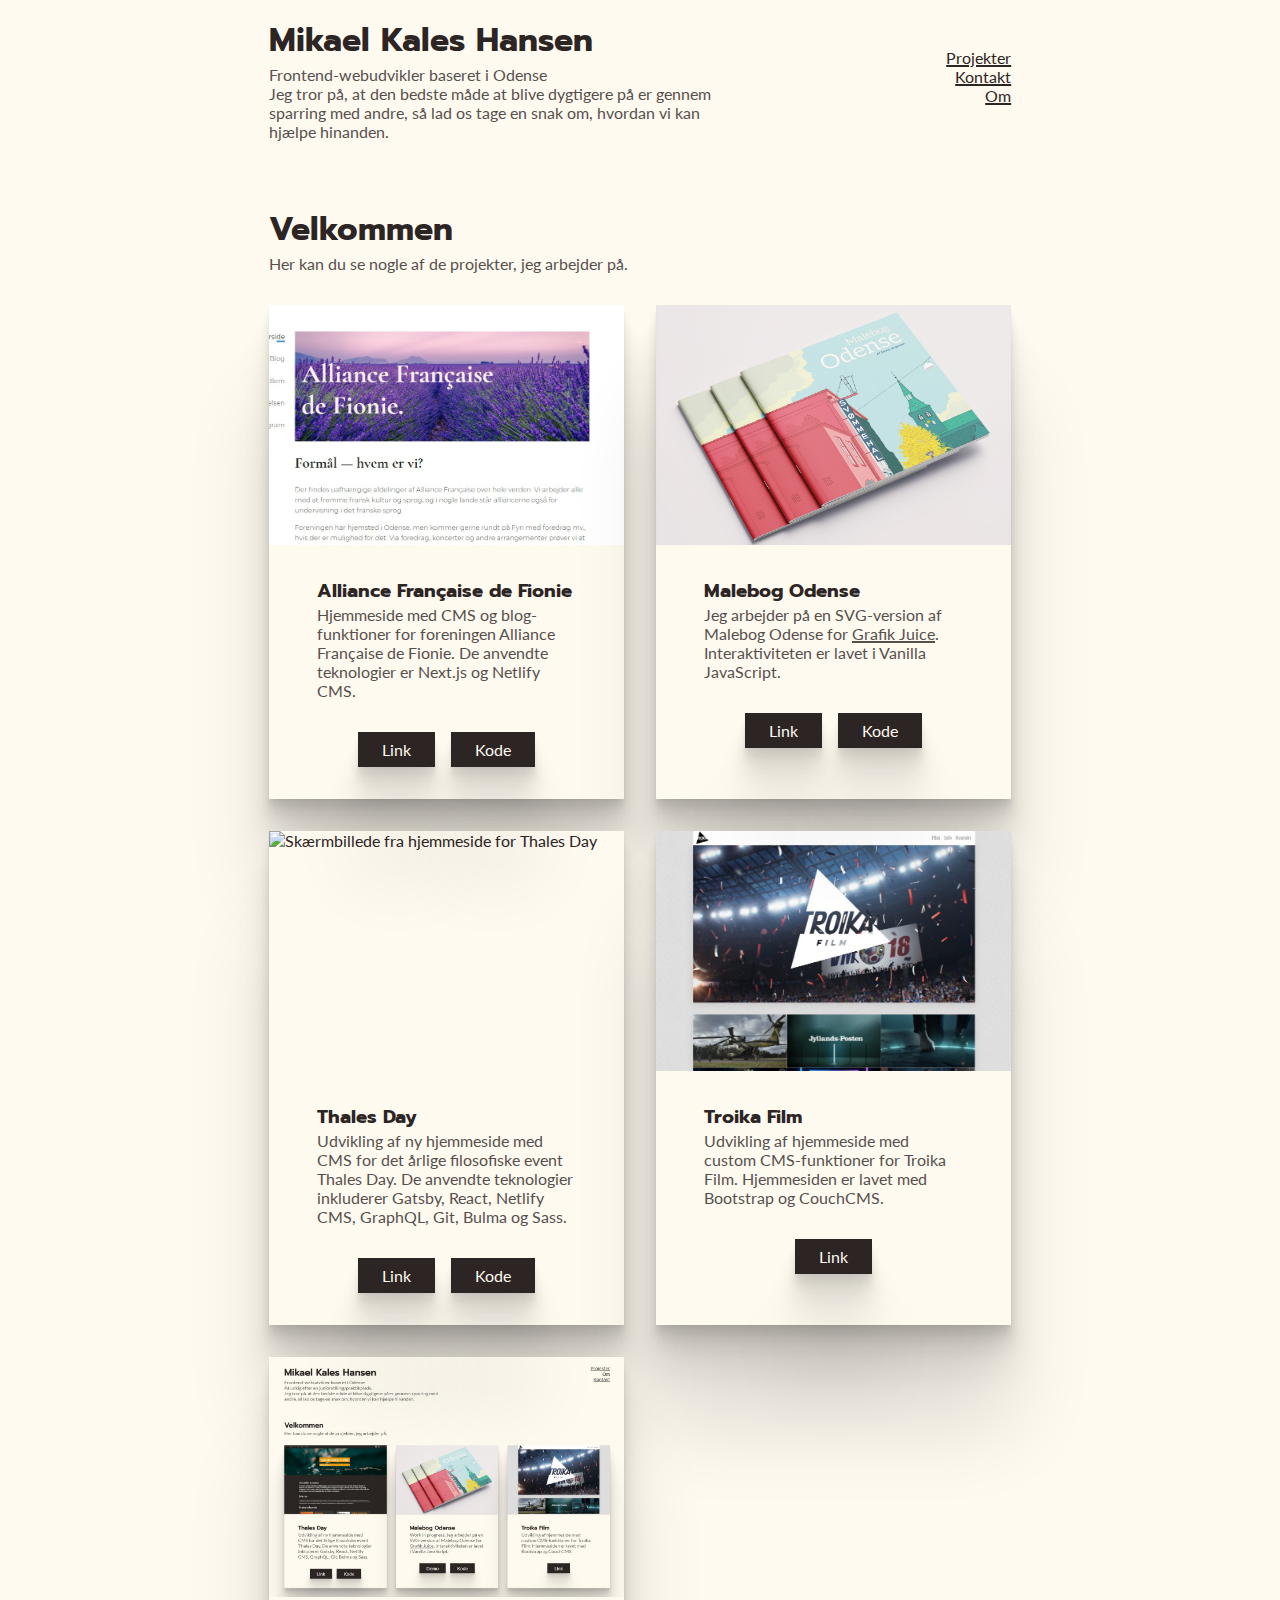
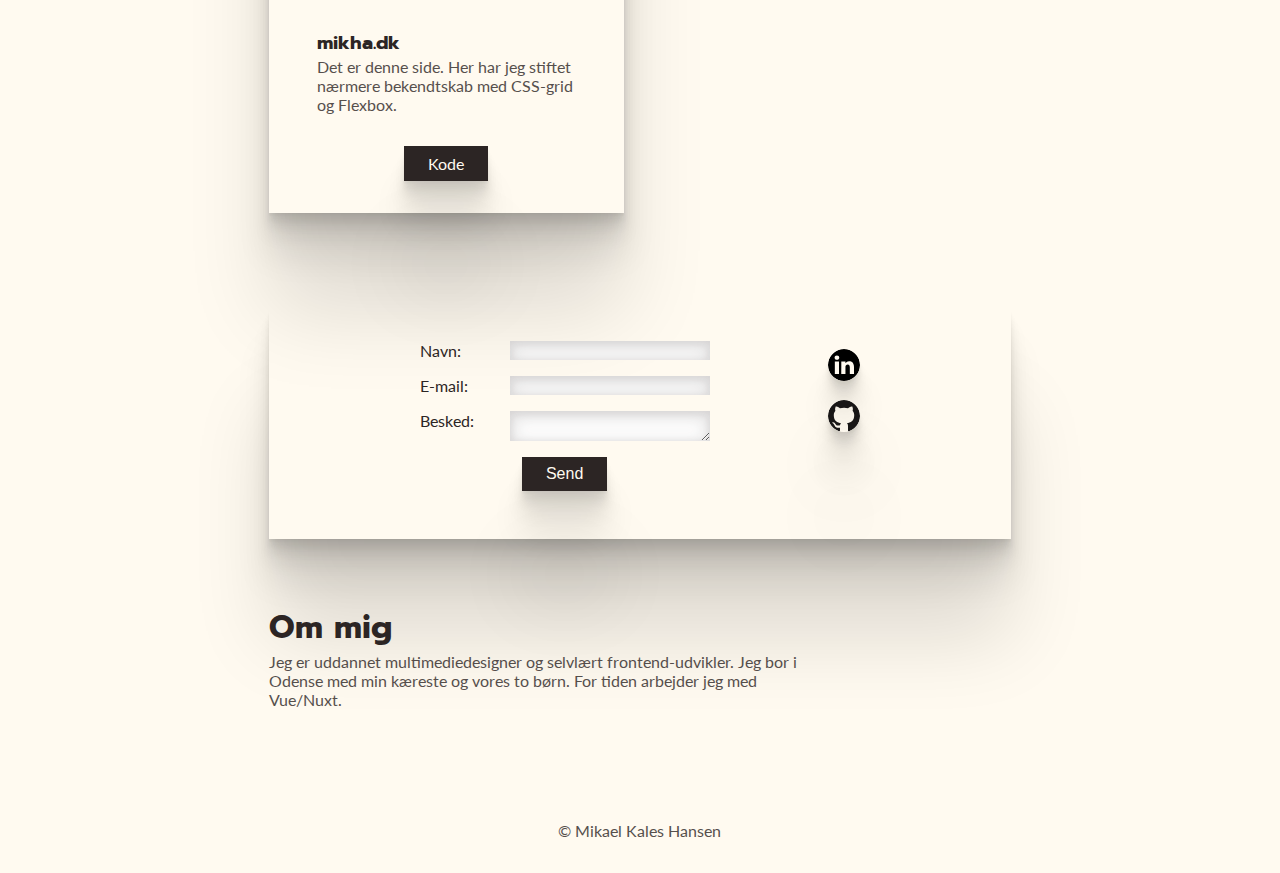
==== commit 742959ba: "Update text content" ====
--- a/index.html
+++ b/index.html
@@ -1,164 +1,164 @@
 <!DOCTYPE html>
 <html lang="da">
-<head>
-    <meta charset="UTF-8">
-    <meta name="viewport" content="width=device-width, initial-scale=1.0">
-    <title>Mikaels Portfolio</title>
-    <link rel="stylesheet" href="./css/style.css">
-    <link rel="preconnect" href="https://fonts.googleapis.com">
-<link rel="preconnect" href="https://fonts.gstatic.com" crossorigin>
-<link href="https://fonts.googleapis.com/css2?family=Lato&family=Prompt:wght@500&display=swap" rel="stylesheet">
-    <link rel="icon" type="image/svg+xml" href="./assets/favicon.svg">
-</head>
-<body>
-    <div id="wrapper">
-        <header class="header">                    
-            <h1>Mikael Kales Hansen</h1>
-            <p>Frontend-webudvikler baseret i Odense <br/>
-                På udkig efter en juniorstilling/praktikplads. <br/>
-                Jeg tror på, at den bedste måde at blive dygtigere på
-                er gennem sparring med andre, 
-                så lad os tage en snak om,
-                hvordan vi kan hjælpe hinanden.
+    <head>
+        <meta charset="UTF-8">
+        <meta name="viewport" content="width=device-width, initial-scale=1.0">
+        <title>Mikaels Portfolio</title>
+        <link rel="stylesheet" href="./css/style.css">
+        <link rel="preconnect" href="https://fonts.googleapis.com">
+    <link rel="preconnect" href="https://fonts.gstatic.com" crossorigin>
+    <link href="https://fonts.googleapis.com/css2?family=Lato&family=Prompt:wght@500&display=swap" rel="stylesheet">
+        <link rel="icon" type="image/svg+xml" href="./assets/favicon.svg">
+    </head>
+    <body>
+        <div id="wrapper">
+            <header class="header">                    
+                <h1>Mikael Kales Hansen</h1>
+                <p>Frontend-webudvikler baseret i Odense <br/>
+                    Jeg tror på, at den bedste måde at blive dygtigere på
+                    er gennem sparring med andre, 
+                    så lad os tage en snak om,
+                    hvordan vi kan hjælpe hinanden.
 
-            </p> 
-        </header>
-        <nav class="navbar">
-            <ul>
-                <li class="nav-item"><a href="#projekter">Projekter</a></li>
-                <li class="nav-item"><a href="#om">Om</a></li>
-                <li class="nav-item"><a href="#kontakt">Kontakt</a></li>
-            </ul>
-        </nav>
-        <section class="content-1" id="projekter">
-            <div class="projects-intro">
-                <h1>Velkommen</h1>
-                <p>Her kan du se nogle af de projekter, jeg arbejder på.
-                </p>
-            </div>
-            <div class="project-cards">
-                <article class="card">
-                    <img src="./assets/afdf.home.screen_160921.jpg" alt="Skærmbillede fra hjemmeside for Alliance Française de Fionie" class="card-img img-center">
-                    <div class="card-body">
-                        <h3 class="card-title">Alliance Française de Fionie</h3>
-                        <p class="card-text">
-                            Hjemmeside med CMS og blog-funktioner for foreningen Alliance Française de Fionie. 
-                            De anvendte teknologier er Next.js og Netlify CMS.
-                        </p>
-                    </div>
-                    <div class="card-footer">
-                        <a class="card-link btn" href="https://af-de-fionie.netlify.app">Link</a>
-                        <a class="card-link btn" href="https://github.com/mikpearly/af-de-fionie">Kode</a>
-                    </div>
-                </article>                
-                <article class="card">
-                    <img src="./assets/stak_malebog1200.jpg" alt="Billede af en stak Malebøger" class="card-img img-center">
-                    <div class="card-body">
-                        <h3 class="card-title">Malebog Odense</h3>
-                        <p class="card-text">
-                            Jeg arbejder på en SVG-version af Malebog Odense for <a href="https://grafikjuice.dk">Grafik Juice</a>. 
-                            Interaktiviteten er lavet i Vanilla JavaScript. 
-                        </p>
-                    </div>
-                    <div class="card-footer">
-                        <a class="card-link btn" href="https://grafikjuice.dk/digital-malebog" >Link</a>
-                        <a class="card-link btn" href="https://github.com/mikpearly/malebog-odense">Kode</a>
-                    </div>
-                </article>
-                <article class="card">
-                    <img src="./assets/TD.home.screen_050521.jpg" alt="Skærmbillede fra hjemmeside for Thales Day" class="card-img">
-                    <div class="card-body">
-                        <h3 class="card-title">Thales Day</h3>
-                        <p class="card-text">
-                            Udvikling af ny hjemmeside med CMS for det årlige filosofiske event Thales Day.
-                            De anvendte teknologier inkluderer Gatsby, React, Netlify CMS, GraphQL, Git, Bulma og Sass.
-                        </p>
-                    </div>
-                    <div class="card-footer">
-                        <a class="card-link btn" href="https://thalesday.com/">Link</a>
-                        <a class="card-link btn" href="https://github.com/mikpearly/thales-gatsby-netlify">Kode</a>
-                    </div>
-                </article>
-                <article class="card">
-                    <img src="./assets/troikafilm_screenshot-1.jpg" alt="Skærmbillede fra troikafilm.dk" class="card-img">
-                    <div class="card-body">
-                        <h3 class="card-title">Troika Film</h3>
-                        <p class="card-text">Udvikling af hjemmeside med custom CMS-funktioner for Troika Film.
-                            Hjemmesiden er lavet med Bootstrap og CouchCMS. 
-                        </p>
-                    </div>
-                    <div class="card-footer">
-                        <a class="card-link btn" href="https://troikafilm.dk">Link</a>
-                        <a class="disabled" href="#"></a>
-                    </div>
-                </article>
-                <article class="card">
-                    <img src="./assets/memflips.screen280521.png" alt="Skærmbillede fra mikha.dk" class="card-img">
-                    <div class="card-body">
-                        <h3 class="card-title">MemFlips</h3>
-                        <p class="card-text">Personligt projekt. <br>
-                            PWA SVG-vendespil i JavaScript til min søn.
-                            Kan gemmes på hjemmeskærmen på en tablet/telefon og bruges offline i standalone-mode for at minimere utilsigtet navigation.
-                        </p>
-                    </div>
-                    <div class="card-footer">
-                        <a class="card-link btn" href="https://memflips.netlify.app">Link</a>
-                        <a class="card-link btn" href="https://github.com/mikpearly/memflips">Kode</a>
-                    </div>
-                </article>
-                <article class="card">
-                    <img src="./assets/mikha.screen.200821.jpg" alt="Skærmbillede fra mikha.dk" class="card-img">
-                    <div class="card-body">
-                        <h3 class="card-title">mikha.dk</h3>
-                        <p class="card-text">Det er denne side.
-                            Her har jeg stiftet nærmere bekendtskab med CSS-grid og Flexbox.
-                        </p>
-                    </div>
-                    <div class="card-footer">
-                        <a class="disabled" href="https://mikha.dk">Link</a>
-                        <a class="card-link btn" href="https://github.com/mikpearly/colouring-book">Kode</a>
-                    </div>
-                </article>
-            </div>
-        </section>
-        <section class="content-2">
-            <ul class="social">
-                <li class="flex-li"><a href="https://www.linkedin.com/in/mikael-kales-hansen-73a9167a" ><?xml version="1.0" ?><!DOCTYPE svg  PUBLIC '-//W3C//DTD SVG 1.1//EN'  'http://www.w3.org/Graphics/SVG/1.1/DTD/svg11.dtd'><svg class="btn" style="fill-rule:evenodd;clip-rule:evenodd;stroke-linejoin:round;stroke-miterlimit:2;" version="1.1" viewBox="0 0 512 512" width="2em" xml:space="preserve" xmlns="http://www.w3.org/2000/svg" xmlns:serif="http://www.serif.com/" xmlns:xlink="http://www.w3.org/1999/xlink"><path d="M256,0c141.29,0 256,114.71 256,256c0,141.29 -114.71,256 -256,256c-141.29,0 -256,-114.71 -256,-256c0,-141.29 114.71,-256 256,-256Zm-80.037,399.871l0,-199.921l-66.464,0l0,199.921l66.464,0Zm239.62,0l0,-114.646c0,-61.409 -32.787,-89.976 -76.509,-89.976c-35.255,0 -51.047,19.389 -59.889,33.007l0,-28.306l-66.447,0c0.881,18.757 0,199.921 0,199.921l66.446,0l0,-111.65c0,-5.976 0.43,-11.95 2.191,-16.221c4.795,-11.935 15.737,-24.299 34.095,-24.299c24.034,0 33.663,18.34 33.663,45.204l0,106.966l66.45,0Zm-272.403,-296.321c-22.74,0 -37.597,14.95 -37.597,34.545c0,19.182 14.405,34.544 36.717,34.544l0.429,0c23.175,0 37.6,-15.362 37.6,-34.544c-0.43,-19.595 -14.424,-34.545 -37.149,-34.545Z"/></svg></a></li>
-                <li class="flex-li"><a href="https://github.com/mikpearly"><?xml version="1.0" ?><!DOCTYPE svg  PUBLIC '-//W3C//DTD SVG 1.0//EN'  'http://www.w3.org/TR/2001/REC-SVG-20010904/DTD/svg10.dtd'><svg class="btn" enable-background="new 0 0 32 32" height="32px" id="Layer_1" version="1.0" viewBox="0 0 32 32" width="2em" xml:space="preserve" xmlns="http://www.w3.org/2000/svg" xmlns:xlink="http://www.w3.org/1999/xlink"><path clip-rule="evenodd" d="M16.003,0C7.17,0,0.008,7.162,0.008,15.997  c0,7.067,4.582,13.063,10.94,15.179c0.8,0.146,1.052-0.328,1.052-0.752c0-0.38,0.008-1.442,0-2.777  c-4.449,0.967-5.371-2.107-5.371-2.107c-0.727-1.848-1.775-2.34-1.775-2.34c-1.452-0.992,0.109-0.973,0.109-0.973  c1.605,0.113,2.451,1.649,2.451,1.649c1.427,2.443,3.743,1.737,4.654,1.329c0.146-1.034,0.56-1.739,1.017-2.139  c-3.552-0.404-7.286-1.776-7.286-7.906c0-1.747,0.623-3.174,1.646-4.292C7.28,10.464,6.73,8.837,7.602,6.634  c0,0,1.343-0.43,4.398,1.641c1.276-0.355,2.645-0.532,4.005-0.538c1.359,0.006,2.727,0.183,4.005,0.538  c3.055-2.07,4.396-1.641,4.396-1.641c0.872,2.203,0.323,3.83,0.159,4.234c1.023,1.118,1.644,2.545,1.644,4.292  c0,6.146-3.74,7.498-7.304,7.893C19.479,23.548,20,24.508,20,26c0,2,0,3.902,0,4.428c0,0.428,0.258,0.901,1.07,0.746  C27.422,29.055,32,23.062,32,15.997C32,7.162,24.838,0,16.003,0z" fill="#181616" fill-rule="evenodd"/><g/><g/><g/><g/><g/><g/></svg></a></li>
-            </ul>
-        </section>
-        <section class="content-3" id="kontakt">
-            <form name="contact" method="POST" data-netlify="true">
-                <ul class="contact">
-                    <li class="flex-li">
-                        <label for="name">Navn:</label>
-                        <input type="text" id="name" name="user_name">
-                    </li>
-                    <li class="flex-li">
-                        <label for="email">E-mail:</label>
-                        <input type="email" id="email" name="user_email">
-                    </li>
-                    <li class="flex-li">
-                        <label for="message">Besked:</label>
-                        <textarea id="message" name="user_message"></textarea>
-                    </li>
-                    <li class="flex-li">
-                        <button class="btn" type="submit">Send</button>
-                    </li>
+                </p> 
+            </header>
+            <nav class="navbar">
+                <ul class="navbar-ul">
+                    <li class="nav-item"><a href="#projekter">Projekter</a></li>
+                    <li class="nav-item"><a href="#kontakt">Kontakt</a></li>
+                    <li class="nav-item"><a href="#om">Om</a></li>
                 </ul>
-            </form>
-        </section>
-        <section class="content-4" id="om">
-            <h1>Om mig</h1>
-            <p>Jeg er uddannet multimediedesigner og selvlært frontend-udvikler. 
-                Jeg bor i Odense med min kæreste og vores to børn. Efter at have arbejdet i et iværksættermiljø
-                og freelancet ved siden af som multimediedesigner drømmer jeg nu om at få en fod indenfor i et webbureau og specialisere mig inden for frontend-udvikling.
-                Lige for tiden er jeg i gang med at lære at arbejde med Jamstack og Next.js.
-            </p> 
-        </section>
-        <footer class="footer">
-            <p>&copy; Mikael Kales Hansen 2021</p>
-        </footer>
-    </div>
-</body>
+            </nav>
+            <section class="content-1" id="projekter">
+                <div class="projects-intro">
+                    <h1>Velkommen</h1>
+                    <p>Her kan du se nogle af de projekter, jeg arbejder på.
+                    </p>
+                </div>
+                <div class="project-cards">
+                    <article class="card">
+                        <img src="./assets/afdf.home.screen_160921.jpg" alt="Skærmbillede fra hjemmeside for Alliance Française de Fionie" class="card-img img-center">
+                        <div class="card-body">
+                            <h3 class="card-title">Alliance Française de Fionie</h3>
+                            <p class="card-text">
+                                Hjemmeside med CMS og blog-funktioner for foreningen Alliance Française de Fionie. 
+                                De anvendte teknologier er Next.js og Netlify CMS.
+                            </p>
+                        </div>
+                        <div class="card-footer">
+                            <a class="card-link btn" href="https://af-de-fionie.netlify.app">Link</a>
+                            <a class="card-link btn" href="https://github.com/mikpearly/af-de-fionie">Kode</a>
+                        </div>
+                    </article>                
+                    <article class="card">
+                        <img src="./assets/stak_malebog1200.jpg" alt="Billede af en stak Malebøger" class="card-img img-center">
+                        <div class="card-body">
+                            <h3 class="card-title">Malebog Odense</h3>
+                            <p class="card-text">
+                                Jeg arbejder på en SVG-version af Malebog Odense for <a href="https://grafikjuice.dk">Grafik Juice</a>. 
+                                Interaktiviteten er lavet i Vanilla JavaScript. 
+                            </p>
+                        </div>
+                        <div class="card-footer">
+                            <a class="card-link btn" href="https://grafikjuice.dk/digital-malebog" >Link</a>
+                            <a class="card-link btn" href="https://github.com/mikpearly/malebog-odense">Kode</a>
+                        </div>
+                    </article>
+                    <article class="card">
+                        <img src="./assets/TD.home.screen_050521.jpg" alt="Skærmbillede fra hjemmeside for Thales Day" class="card-img">
+                        <div class="card-body">
+                            <h3 class="card-title">Thales Day</h3>
+                            <p class="card-text">
+                                Udvikling af ny hjemmeside med CMS for det årlige filosofiske event Thales Day.
+                                De anvendte teknologier inkluderer Gatsby, React, Netlify CMS, GraphQL, Git, Bulma og Sass.
+                            </p>
+                        </div>
+                        <div class="card-footer">
+                            <a class="card-link btn" href="https://thalesday.com/">Link</a>
+                            <a class="card-link btn" href="https://github.com/mikpearly/thales-gatsby-netlify">Kode</a>
+                        </div>
+                    </article>
+                    <article class="card">
+                        <img src="./assets/troikafilm_screenshot-1.jpg" alt="Skærmbillede fra troikafilm.dk" class="card-img">
+                        <div class="card-body">
+                            <h3 class="card-title">Troika Film</h3>
+                            <p class="card-text">Udvikling af hjemmeside med custom CMS-funktioner for Troika Film.
+                                Hjemmesiden er lavet med Bootstrap og CouchCMS. 
+                            </p>
+                        </div>
+                        <div class="card-footer">
+                            <a class="card-link btn" href="https://troikafilm.dk">Link</a>
+                            <a class="disabled" href="#"></a>
+                        </div>
+                    </article>
+                    <!-- <article class="card">
+                        <img src="./assets/memflips.screen280521.png" alt="Skærmbillede fra mikha.dk" class="card-img">
+                        <div class="card-body">
+                            <h3 class="card-title">MemFlips</h3>
+                            <p class="card-text">Personligt projekt. <br>
+                                PWA SVG-vendespil i JavaScript til min søn.
+                                Kan gemmes på hjemmeskærmen på en tablet/telefon og bruges offline i standalone-mode for at minimere utilsigtet navigation.
+                            </p>
+                        </div>
+                        <div class="card-footer">
+                            <a class="card-link btn" href="https://memflips.netlify.app">Link</a>
+                            <a class="card-link btn" href="https://github.com/mikpearly/memflips">Kode</a>
+                        </div>
+                    </article> -->
+                    <article class="card">
+                        <img src="./assets/mikha.screen.200821.jpg" alt="Skærmbillede fra mikha.dk" class="card-img">
+                        <div class="card-body">
+                            <h3 class="card-title">mikha.dk</h3>
+                            <p class="card-text">Det er denne side.
+                                Her har jeg stiftet nærmere bekendtskab med CSS-grid og Flexbox.
+                            </p>
+                        </div>
+                        <div class="card-footer">
+                            <a class="disabled" href="https://mikha.dk">Link</a>
+                            <a class="card-link btn" href="https://github.com/mikpearly/colouring-book">Kode</a>
+                        </div>
+                    </article>
+                </div>
+            </section>
+            <section class="content-3" id="kontakt">
+                <form name="contact" method="POST" data-netlify="true">
+                    <ul class="contact">
+                        <li class="flex-li">
+                            <label for="name">Navn:</label>
+                            <input type="text" id="name" name="user_name">
+                        </li>
+                        <li class="flex-li">
+                            <label for="email">E-mail:</label>
+                            <input type="email" id="email" name="user_email">
+                        </li>
+                        <li class="flex-li">
+                            <label for="message">Besked:</label>
+                            <textarea id="message" name="user_message"></textarea>
+                        </li>
+                        <li class="flex-li">
+                            <button class="btn" type="submit">Send</button>
+                        </li>
+                    </ul>
+                </form>
+                <div class="social">
+                    <ul class="social-ul">
+                        <li class="flex-li"><a href="https://www.linkedin.com/in/mikael-kales-hansen-73a9167a" ><?xml version="1.0" ?><!DOCTYPE svg  PUBLIC '-//W3C//DTD SVG 1.1//EN'  'http://www.w3.org/Graphics/SVG/1.1/DTD/svg11.dtd'><svg class="btn" style="fill-rule:evenodd;clip-rule:evenodd;stroke-linejoin:round;stroke-miterlimit:2;" version="1.1" viewBox="0 0 512 512" width="2em" xml:space="preserve" xmlns="http://www.w3.org/2000/svg" xmlns:serif="http://www.serif.com/" xmlns:xlink="http://www.w3.org/1999/xlink"><path d="M256,0c141.29,0 256,114.71 256,256c0,141.29 -114.71,256 -256,256c-141.29,0 -256,-114.71 -256,-256c0,-141.29 114.71,-256 256,-256Zm-80.037,399.871l0,-199.921l-66.464,0l0,199.921l66.464,0Zm239.62,0l0,-114.646c0,-61.409 -32.787,-89.976 -76.509,-89.976c-35.255,0 -51.047,19.389 -59.889,33.007l0,-28.306l-66.447,0c0.881,18.757 0,199.921 0,199.921l66.446,0l0,-111.65c0,-5.976 0.43,-11.95 2.191,-16.221c4.795,-11.935 15.737,-24.299 34.095,-24.299c24.034,0 33.663,18.34 33.663,45.204l0,106.966l66.45,0Zm-272.403,-296.321c-22.74,0 -37.597,14.95 -37.597,34.545c0,19.182 14.405,34.544 36.717,34.544l0.429,0c23.175,0 37.6,-15.362 37.6,-34.544c-0.43,-19.595 -14.424,-34.545 -37.149,-34.545Z"/></svg></a></li>
+                        <li class="flex-li"><a href="https://github.com/mikpearly"><?xml version="1.0" ?><!DOCTYPE svg  PUBLIC '-//W3C//DTD SVG 1.0//EN'  'http://www.w3.org/TR/2001/REC-SVG-20010904/DTD/svg10.dtd'><svg class="btn" enable-background="new 0 0 32 32" height="32px" id="Layer_1" version="1.0" viewBox="0 0 32 32" width="2em" xml:space="preserve" xmlns="http://www.w3.org/2000/svg" xmlns:xlink="http://www.w3.org/1999/xlink"><path clip-rule="evenodd" d="M16.003,0C7.17,0,0.008,7.162,0.008,15.997  c0,7.067,4.582,13.063,10.94,15.179c0.8,0.146,1.052-0.328,1.052-0.752c0-0.38,0.008-1.442,0-2.777  c-4.449,0.967-5.371-2.107-5.371-2.107c-0.727-1.848-1.775-2.34-1.775-2.34c-1.452-0.992,0.109-0.973,0.109-0.973  c1.605,0.113,2.451,1.649,2.451,1.649c1.427,2.443,3.743,1.737,4.654,1.329c0.146-1.034,0.56-1.739,1.017-2.139  c-3.552-0.404-7.286-1.776-7.286-7.906c0-1.747,0.623-3.174,1.646-4.292C7.28,10.464,6.73,8.837,7.602,6.634  c0,0,1.343-0.43,4.398,1.641c1.276-0.355,2.645-0.532,4.005-0.538c1.359,0.006,2.727,0.183,4.005,0.538  c3.055-2.07,4.396-1.641,4.396-1.641c0.872,2.203,0.323,3.83,0.159,4.234c1.023,1.118,1.644,2.545,1.644,4.292  c0,6.146-3.74,7.498-7.304,7.893C19.479,23.548,20,24.508,20,26c0,2,0,3.902,0,4.428c0,0.428,0.258,0.901,1.07,0.746  C27.422,29.055,32,23.062,32,15.997C32,7.162,24.838,0,16.003,0z" fill="#181616" fill-rule="evenodd"/><g/><g/><g/><g/><g/><g/></svg></a></li>
+                    </ul>
+                </div>
+            </section>
+            <section class="content-4" id="om">
+                <h1>Om mig</h1>
+                <p>Jeg er uddannet multimediedesigner og selvlært frontend-udvikler. 
+                    Jeg bor i Odense med min kæreste og vores to børn. 
+                    For tiden arbejder jeg med Vue/Nuxt. 
+                </p> 
+            </section>
+            <footer class="footer">
+                <p>&copy; Mikael Kales Hansen <span id="year"></span></p>
+            </footer>
+        </div>
+
+        <script src="./js/main.js"></script>
+    </body>
 </html>--- a/css/style.css
+++ b/css/style.css
@@ -4,8 +4,8 @@
     box-sizing: border-box;
 }
 html, body {
-    height: 100vh;
-    width: 100vw;
+    height: 100%;
+    width: 100%;
     scroll-behavior: smooth;
 }
 body {
@@ -19,13 +19,11 @@
 
 .header {
     grid-area: hd;
-    margin-top: 2em;
 }
 
 .navbar {
     grid-area: nv;
-    margin-top: 2em;
-    display: none;
+    margin-top: 2rem;
 }
 
 .content-1 {
@@ -46,16 +44,17 @@
 
 .footer {
     grid-area: ft;
+    margin-top: 3rem;
 }
 
 #wrapper {
-    padding-left: 2em;
-    padding-right: 2em;
+    padding-left: 2rem;
+    padding-right: 2rem;
     display: grid;
-    gap: 4em;
+    gap: 4rem;
     grid-template-areas: 
+    "nv"
     "hd"
-    "nv"
     "c1"
     "c3"
     "c2"
@@ -63,36 +62,20 @@
     "ft";
 }
 
-@media (min-width: 500px) {
-    #wrapper {
-        padding-left: 0;
-        padding-right: 0;
-        display: grid;
-        grid-template-columns: repeat(5, 1fr);
-        grid-auto-rows: minmax(100px, auto);
-        grid-template-areas: 
-        ".. hd  hd  nv  .."
-        ".. c1  c1  c1  .."
-        ".. c3  c3  c2  .."
-        ".. c4  c4  c4  .."
-        ".. ft  ft  ft  .."
-        ;
-    }
-
-    .navbar {
-        text-align: right;
-        display: grid;
-    }
+.navbar-ul {
+    display: flex;
+    flex-direction: row;
+    justify-content: space-evenly;
 }
 
 .navbar li {
-    font-size: 1em;
+    font-size: 1rem;
     list-style: none;
 }
 
 a {
     color: #2c2524;
-    text-decoration-thickness: .1em;
+    text-decoration-thickness: .1rem;
 }
 
 li.nav-item {
@@ -125,7 +108,7 @@
     justify-content: center;
     display: grid;
     grid-template-columns: repeat(auto-fit, minmax(17em, 1fr));
-    gap: 2em;
+    gap: 2rem;
 }
 
 .card {
@@ -144,7 +127,7 @@
 .card-img {
     display: block;
     width: 100%;
-    height: 15em;
+    height: 15rem;
     object-fit: cover;
     object-position: top;
 }
@@ -154,7 +137,7 @@
 }
 
 .card-body {
-    padding: 2em 3em;
+    padding: 2em 3rem;
     display: flex;
     flex-direction: column;
     justify-items: flex-start;
@@ -166,17 +149,17 @@
     justify-content: center;
     align-items: center;
     align-self: end;
-    padding-bottom: 2em;
+    padding-bottom: 2rem;
 }
 
 a.card-link {
-    padding: .5em 1.5em;
+    padding: .5em 1.5rem;
     background-color: #2c2524;
     color: #fffaf0;
     text-decoration: none;
     text-align: center;
-    margin-right: .5em;
-    margin-left: .5em;
+    margin-right: .5rem;
+    margin-left: .5rem;
 }
 
 .btn {
@@ -204,19 +187,28 @@
     -webkit-transform: translateY(3px);
 }
 
-ul.social {
-    justify-self: end;
-}
-
-ul.social.flex-li {
-    padding-bottom: 0;
-}
-
-section.content-3, section.content-2 {
-    display: grid;
+.social {
+    display: flex;
+    justify-content: center;
+    align-items: flex-start;
+}
+
+.social-ul {
+    display: flex;
+    flex-direction: row;
+    justify-content: space-evenly;
+}
+
+.social-ul > li {
+    padding: 1rem;
+}
+
+section.content-3 {
+    display: flex;
+    flex-direction: column;
     align-items: center;
-    justify-content: center;
-    padding: 2em;
+    justify-content: space-between;
+    padding: 2rem;
     box-shadow:
     0 2.8px 2.2px rgba(0, 0, 0, 0.034),
     0 6.7px 5.3px rgba(0, 0, 0, 0.048),
@@ -233,11 +225,11 @@
 .flex-li {
     display: flex;
     justify-content: space-between;
-    padding-bottom: 1em;
+    padding-bottom: 1rem;
 }
 
 .flex-li label {
-    padding-right: 1em;
+    padding-right: 1rem;
     display: inline-block;
     width: 90px;
     text-align: left;
@@ -248,7 +240,6 @@
 }
 
 .contact input, .contact textarea {
-    font-family: 'Coda', sans-serif;
     width: 200px;
     box-sizing: border-box;
     border: none;
@@ -262,18 +253,17 @@
 }
 
 .contact button {
-    padding: .5em 1.5em;
+    padding: .5em 1.5rem;
     background-color: #2c2524;
     color: #fffaf0;
-    font-family: 'Coda', sans-serif;
-    font-size: 1em;
+    font-size: 1rem;
     border: none;
     margin-left: auto;
     margin-right: auto;
 }
 
 footer {
-    padding-bottom: 2em;
+    padding-bottom: 2rem;
     display: flex;
     place-content: center;
 }
@@ -281,4 +271,45 @@
 footer > p {
     text-align: center;
     max-width: 100%;
-}+}
+
+@media (min-width: 500px) {
+    #wrapper {
+        padding-top: 1rem;
+        padding-left: 0;
+        padding-right: 0;
+        display: grid;
+        grid-template-columns: repeat(5, 1fr);
+        grid-auto-rows: minmax(100px, auto);
+        grid-template-areas: 
+        ".. hd  hd  nv  .."
+        ".. c1  c1  c1  .."
+        ".. c3  c3  c3  .."
+        ".. c4  c4  c4  .."
+        ".. ft  ft  ft  .."
+        ;
+    }
+
+    .navbar {
+        text-align: right;
+    }
+
+    .navbar-ul {
+        flex-direction: column;
+    }
+
+    section.content-3 {
+        flex-direction: row;
+        align-items: flex-start;
+        justify-content: space-evenly;
+    }
+
+    .social-ul {
+        display: flex;
+        flex-direction: column;
+    }
+    
+    .social-ul > li {
+        padding: .5rem 0;
+    }
+}
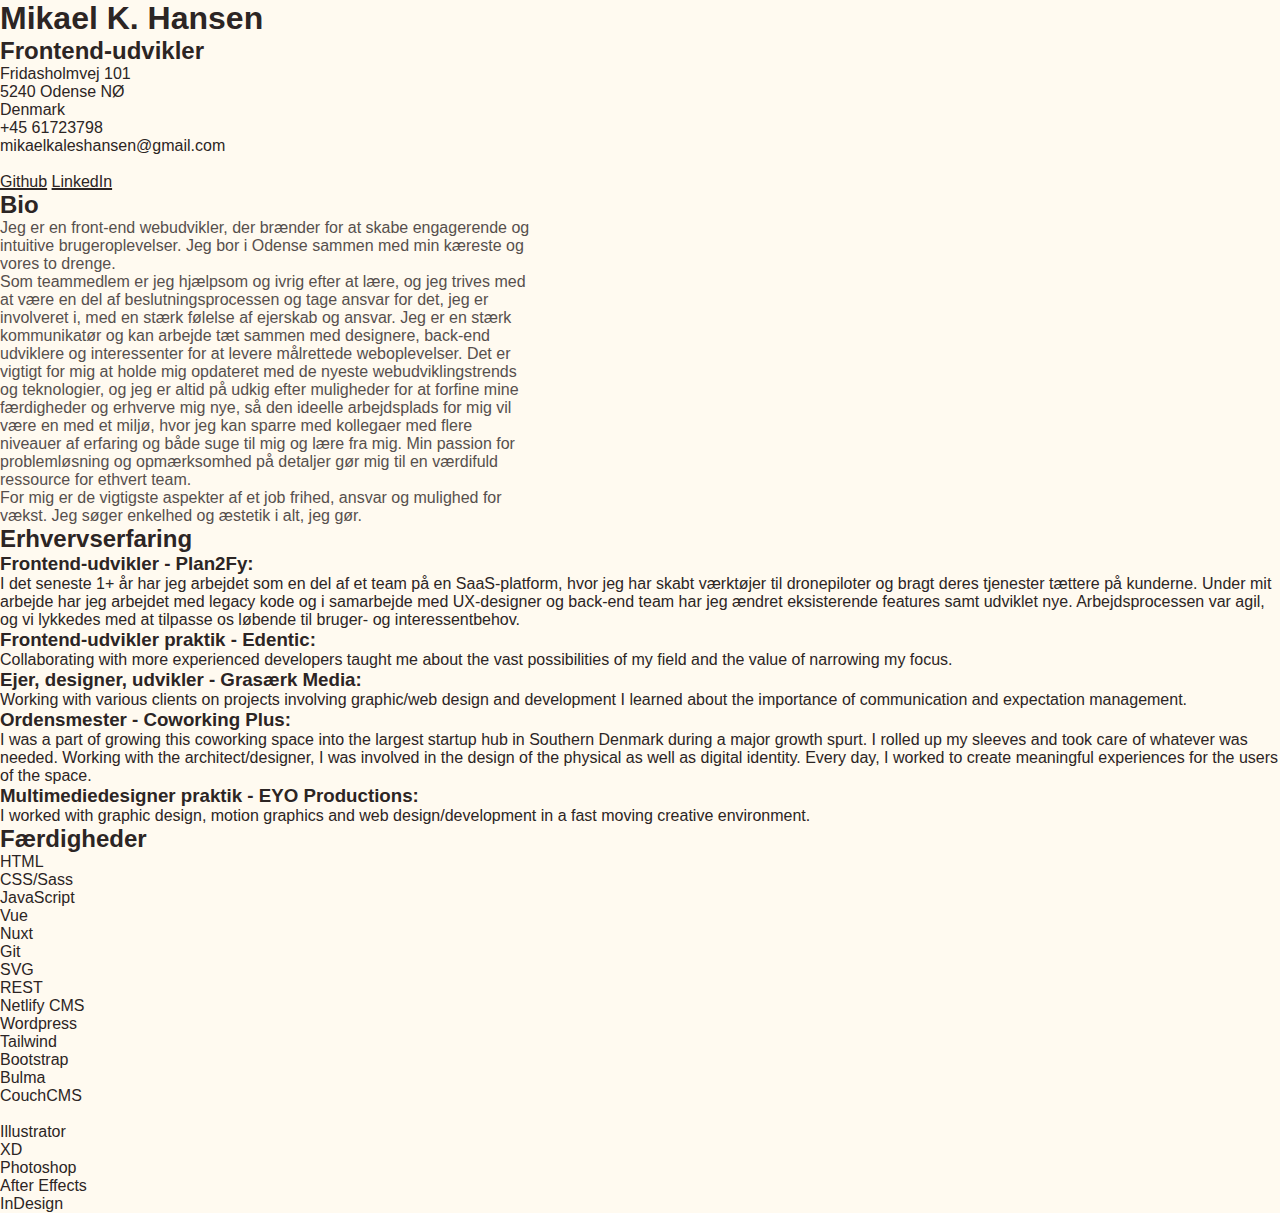
==== commit 1eb3b2e4: "Update content" ====
--- a/index.html
+++ b/index.html
@@ -1,164 +1,135 @@
 <!DOCTYPE html>
 <html lang="da">
-    <head>
-        <meta charset="UTF-8">
-        <meta name="viewport" content="width=device-width, initial-scale=1.0">
-        <title>Mikaels Portfolio</title>
-        <link rel="stylesheet" href="./css/style.css">
-        <link rel="preconnect" href="https://fonts.googleapis.com">
-    <link rel="preconnect" href="https://fonts.gstatic.com" crossorigin>
-    <link href="https://fonts.googleapis.com/css2?family=Lato&family=Prompt:wght@500&display=swap" rel="stylesheet">
-        <link rel="icon" type="image/svg+xml" href="./assets/favicon.svg">
-    </head>
-    <body>
-        <div id="wrapper">
-            <header class="header">                    
-                <h1>Mikael Kales Hansen</h1>
-                <p>Frontend-webudvikler baseret i Odense <br/>
-                    Jeg tror på, at den bedste måde at blive dygtigere på
-                    er gennem sparring med andre, 
-                    så lad os tage en snak om,
-                    hvordan vi kan hjælpe hinanden.
-
-                </p> 
-            </header>
-            <nav class="navbar">
-                <ul class="navbar-ul">
-                    <li class="nav-item"><a href="#projekter">Projekter</a></li>
-                    <li class="nav-item"><a href="#kontakt">Kontakt</a></li>
-                    <li class="nav-item"><a href="#om">Om</a></li>
-                </ul>
-            </nav>
-            <section class="content-1" id="projekter">
-                <div class="projects-intro">
-                    <h1>Velkommen</h1>
-                    <p>Her kan du se nogle af de projekter, jeg arbejder på.
-                    </p>
-                </div>
-                <div class="project-cards">
-                    <article class="card">
-                        <img src="./assets/afdf.home.screen_160921.jpg" alt="Skærmbillede fra hjemmeside for Alliance Française de Fionie" class="card-img img-center">
-                        <div class="card-body">
-                            <h3 class="card-title">Alliance Française de Fionie</h3>
-                            <p class="card-text">
-                                Hjemmeside med CMS og blog-funktioner for foreningen Alliance Française de Fionie. 
-                                De anvendte teknologier er Next.js og Netlify CMS.
-                            </p>
-                        </div>
-                        <div class="card-footer">
-                            <a class="card-link btn" href="https://af-de-fionie.netlify.app">Link</a>
-                            <a class="card-link btn" href="https://github.com/mikpearly/af-de-fionie">Kode</a>
-                        </div>
-                    </article>                
-                    <article class="card">
-                        <img src="./assets/stak_malebog1200.jpg" alt="Billede af en stak Malebøger" class="card-img img-center">
-                        <div class="card-body">
-                            <h3 class="card-title">Malebog Odense</h3>
-                            <p class="card-text">
-                                Jeg arbejder på en SVG-version af Malebog Odense for <a href="https://grafikjuice.dk">Grafik Juice</a>. 
-                                Interaktiviteten er lavet i Vanilla JavaScript. 
-                            </p>
-                        </div>
-                        <div class="card-footer">
-                            <a class="card-link btn" href="https://grafikjuice.dk/digital-malebog" >Link</a>
-                            <a class="card-link btn" href="https://github.com/mikpearly/malebog-odense">Kode</a>
-                        </div>
-                    </article>
-                    <article class="card">
-                        <img src="./assets/TD.home.screen_050521.jpg" alt="Skærmbillede fra hjemmeside for Thales Day" class="card-img">
-                        <div class="card-body">
-                            <h3 class="card-title">Thales Day</h3>
-                            <p class="card-text">
-                                Udvikling af ny hjemmeside med CMS for det årlige filosofiske event Thales Day.
-                                De anvendte teknologier inkluderer Gatsby, React, Netlify CMS, GraphQL, Git, Bulma og Sass.
-                            </p>
-                        </div>
-                        <div class="card-footer">
-                            <a class="card-link btn" href="https://thalesday.com/">Link</a>
-                            <a class="card-link btn" href="https://github.com/mikpearly/thales-gatsby-netlify">Kode</a>
-                        </div>
-                    </article>
-                    <article class="card">
-                        <img src="./assets/troikafilm_screenshot-1.jpg" alt="Skærmbillede fra troikafilm.dk" class="card-img">
-                        <div class="card-body">
-                            <h3 class="card-title">Troika Film</h3>
-                            <p class="card-text">Udvikling af hjemmeside med custom CMS-funktioner for Troika Film.
-                                Hjemmesiden er lavet med Bootstrap og CouchCMS. 
-                            </p>
-                        </div>
-                        <div class="card-footer">
-                            <a class="card-link btn" href="https://troikafilm.dk">Link</a>
-                            <a class="disabled" href="#"></a>
-                        </div>
-                    </article>
-                    <!-- <article class="card">
-                        <img src="./assets/memflips.screen280521.png" alt="Skærmbillede fra mikha.dk" class="card-img">
-                        <div class="card-body">
-                            <h3 class="card-title">MemFlips</h3>
-                            <p class="card-text">Personligt projekt. <br>
-                                PWA SVG-vendespil i JavaScript til min søn.
-                                Kan gemmes på hjemmeskærmen på en tablet/telefon og bruges offline i standalone-mode for at minimere utilsigtet navigation.
-                            </p>
-                        </div>
-                        <div class="card-footer">
-                            <a class="card-link btn" href="https://memflips.netlify.app">Link</a>
-                            <a class="card-link btn" href="https://github.com/mikpearly/memflips">Kode</a>
-                        </div>
-                    </article> -->
-                    <article class="card">
-                        <img src="./assets/mikha.screen.200821.jpg" alt="Skærmbillede fra mikha.dk" class="card-img">
-                        <div class="card-body">
-                            <h3 class="card-title">mikha.dk</h3>
-                            <p class="card-text">Det er denne side.
-                                Her har jeg stiftet nærmere bekendtskab med CSS-grid og Flexbox.
-                            </p>
-                        </div>
-                        <div class="card-footer">
-                            <a class="disabled" href="https://mikha.dk">Link</a>
-                            <a class="card-link btn" href="https://github.com/mikpearly/colouring-book">Kode</a>
-                        </div>
-                    </article>
-                </div>
-            </section>
-            <section class="content-3" id="kontakt">
-                <form name="contact" method="POST" data-netlify="true">
-                    <ul class="contact">
-                        <li class="flex-li">
-                            <label for="name">Navn:</label>
-                            <input type="text" id="name" name="user_name">
-                        </li>
-                        <li class="flex-li">
-                            <label for="email">E-mail:</label>
-                            <input type="email" id="email" name="user_email">
-                        </li>
-                        <li class="flex-li">
-                            <label for="message">Besked:</label>
-                            <textarea id="message" name="user_message"></textarea>
-                        </li>
-                        <li class="flex-li">
-                            <button class="btn" type="submit">Send</button>
-                        </li>
-                    </ul>
-                </form>
-                <div class="social">
-                    <ul class="social-ul">
-                        <li class="flex-li"><a href="https://www.linkedin.com/in/mikael-kales-hansen-73a9167a" ><?xml version="1.0" ?><!DOCTYPE svg  PUBLIC '-//W3C//DTD SVG 1.1//EN'  'http://www.w3.org/Graphics/SVG/1.1/DTD/svg11.dtd'><svg class="btn" style="fill-rule:evenodd;clip-rule:evenodd;stroke-linejoin:round;stroke-miterlimit:2;" version="1.1" viewBox="0 0 512 512" width="2em" xml:space="preserve" xmlns="http://www.w3.org/2000/svg" xmlns:serif="http://www.serif.com/" xmlns:xlink="http://www.w3.org/1999/xlink"><path d="M256,0c141.29,0 256,114.71 256,256c0,141.29 -114.71,256 -256,256c-141.29,0 -256,-114.71 -256,-256c0,-141.29 114.71,-256 256,-256Zm-80.037,399.871l0,-199.921l-66.464,0l0,199.921l66.464,0Zm239.62,0l0,-114.646c0,-61.409 -32.787,-89.976 -76.509,-89.976c-35.255,0 -51.047,19.389 -59.889,33.007l0,-28.306l-66.447,0c0.881,18.757 0,199.921 0,199.921l66.446,0l0,-111.65c0,-5.976 0.43,-11.95 2.191,-16.221c4.795,-11.935 15.737,-24.299 34.095,-24.299c24.034,0 33.663,18.34 33.663,45.204l0,106.966l66.45,0Zm-272.403,-296.321c-22.74,0 -37.597,14.95 -37.597,34.545c0,19.182 14.405,34.544 36.717,34.544l0.429,0c23.175,0 37.6,-15.362 37.6,-34.544c-0.43,-19.595 -14.424,-34.545 -37.149,-34.545Z"/></svg></a></li>
-                        <li class="flex-li"><a href="https://github.com/mikpearly"><?xml version="1.0" ?><!DOCTYPE svg  PUBLIC '-//W3C//DTD SVG 1.0//EN'  'http://www.w3.org/TR/2001/REC-SVG-20010904/DTD/svg10.dtd'><svg class="btn" enable-background="new 0 0 32 32" height="32px" id="Layer_1" version="1.0" viewBox="0 0 32 32" width="2em" xml:space="preserve" xmlns="http://www.w3.org/2000/svg" xmlns:xlink="http://www.w3.org/1999/xlink"><path clip-rule="evenodd" d="M16.003,0C7.17,0,0.008,7.162,0.008,15.997  c0,7.067,4.582,13.063,10.94,15.179c0.8,0.146,1.052-0.328,1.052-0.752c0-0.38,0.008-1.442,0-2.777  c-4.449,0.967-5.371-2.107-5.371-2.107c-0.727-1.848-1.775-2.34-1.775-2.34c-1.452-0.992,0.109-0.973,0.109-0.973  c1.605,0.113,2.451,1.649,2.451,1.649c1.427,2.443,3.743,1.737,4.654,1.329c0.146-1.034,0.56-1.739,1.017-2.139  c-3.552-0.404-7.286-1.776-7.286-7.906c0-1.747,0.623-3.174,1.646-4.292C7.28,10.464,6.73,8.837,7.602,6.634  c0,0,1.343-0.43,4.398,1.641c1.276-0.355,2.645-0.532,4.005-0.538c1.359,0.006,2.727,0.183,4.005,0.538  c3.055-2.07,4.396-1.641,4.396-1.641c0.872,2.203,0.323,3.83,0.159,4.234c1.023,1.118,1.644,2.545,1.644,4.292  c0,6.146-3.74,7.498-7.304,7.893C19.479,23.548,20,24.508,20,26c0,2,0,3.902,0,4.428c0,0.428,0.258,0.901,1.07,0.746  C27.422,29.055,32,23.062,32,15.997C32,7.162,24.838,0,16.003,0z" fill="#181616" fill-rule="evenodd"/><g/><g/><g/><g/><g/><g/></svg></a></li>
-                    </ul>
-                </div>
-            </section>
-            <section class="content-4" id="om">
-                <h1>Om mig</h1>
-                <p>Jeg er uddannet multimediedesigner og selvlært frontend-udvikler. 
-                    Jeg bor i Odense med min kæreste og vores to børn. 
-                    For tiden arbejder jeg med Vue/Nuxt. 
-                </p> 
-            </section>
-            <footer class="footer">
-                <p>&copy; Mikael Kales Hansen <span id="year"></span></p>
-            </footer>
-        </div>
-
-        <script src="./js/main.js"></script>
-    </body>
-</html>+	<head>
+		<meta charset="UTF-8" />
+		<meta http-equiv="X-UA-Compatible" content="IE=edge" />
+		<meta name="viewport" content="width=device-width, initial-scale=1.0" />
+		<link rel="preconnect" href="https://fonts.googleapis.com" />
+		<link rel="preconnect" href="https://fonts.gstatic.com" crossorigin />
+		<link
+			href="https://fonts.googleapis.com/css2?family=Fira+Code:wght@400;600&display=swap"
+			rel="stylesheet"
+		/>
+		<link rel="stylesheet" href="/css/style.css" />
+		<title>Mikael K. Hansen | Frontend-udvikler</title>
+	</head>
+	<body>
+		<div class="page-wrapper">
+			<div class="page-wrapper__inner-container">
+				<div class="section">
+					<h1>Mikael K. Hansen</h1>
+					<h2>Frontend-udvikler</h2>
+				</div>
+				<div class="section">
+					<span>Fridasholmvej 101</span>
+					<br />
+					<span>5240 Odense NØ</span>
+					<br />
+					<span>Denmark</span>
+					<br />
+					<span>+45 61723798</span>
+					<br />
+					<span>mikaelkaleshansen@gmail.com</span>
+					<br />
+					<br />
+					<a href="https://github.com/m-kales">Github</a>
+					<a href="https://www.linkedin.com/in/mikael-kales-hansen-73a9167a"
+						>LinkedIn</a
+					>
+				</div>
+				<div class="section">
+					<h2>Bio</h2>
+					<p>
+						Jeg er en front-end webudvikler, der brænder for at skabe
+						engagerende og intuitive brugeroplevelser. Jeg bor i Odense sammen
+						med min kæreste og vores to drenge.
+						<br />
+						Som teammedlem er jeg hjælpsom og ivrig efter at lære, og jeg trives
+						med at være en del af beslutningsprocessen og tage ansvar for det,
+						jeg er involveret i, med en stærk følelse af ejerskab og ansvar. Jeg
+						er en stærk kommunikatør og kan arbejde tæt sammen med designere,
+						back-end udviklere og interessenter for at levere målrettede
+						weboplevelser. Det er vigtigt for mig at holde mig opdateret med de
+						nyeste webudviklingstrends og teknologier, og jeg er altid på udkig
+						efter muligheder for at forfine mine færdigheder og erhverve mig
+						nye, så den ideelle arbejdsplads for mig vil være en med et miljø,
+						hvor jeg kan sparre med kollegaer med flere niveauer af erfaring og
+						både suge til mig og lære fra mig. Min passion for problemløsning og
+						opmærksomhed på detaljer gør mig til en værdifuld ressource for
+						ethvert team. <br />
+						For mig er de vigtigste aspekter af et job frihed, ansvar og
+						mulighed for vækst. Jeg søger enkelhed og æstetik i alt, jeg gør.
+					</p>
+				</div>
+				<div class="section">
+					<h2>Erhvervserfaring</h2>
+					<ul>
+						<li>
+							<h3>Frontend-udvikler - Plan2Fy:</h3>
+							I det seneste 1+ år har jeg arbejdet som en del af et team på en
+							SaaS-platform, hvor jeg har skabt værktøjer til dronepiloter og
+							bragt deres tjenester tættere på kunderne. Under mit arbejde har
+							jeg arbejdet med legacy kode og i samarbejde med UX-designer og
+							back-end team har jeg ændret eksisterende features samt udviklet
+							nye. Arbejdsprocessen var agil, og vi lykkedes med at tilpasse os
+							løbende til bruger- og interessentbehov.
+						</li>
+						<li>
+							<h3>Frontend-udvikler praktik - Edentic:</h3>
+							Collaborating with more experienced developers taught me about the
+							vast possibilities of my field and the value of narrowing my
+							focus.
+						</li>
+						<li>
+							<h3>Ejer, designer, udvikler - Grasærk Media:</h3>
+							Working with various clients on projects involving graphic/web
+							design and development I learned about the importance of
+							communication and expectation management.
+						</li>
+						<li>
+							<h3>Ordensmester - Coworking Plus:</h3>
+							I was a part of growing this coworking space into the largest
+							startup hub in Southern Denmark during a major growth spurt. I
+							rolled up my sleeves and took care of whatever was needed. Working
+							with the architect/designer, I was involved in the design of the
+							physical as well as digital identity. Every day, I worked to
+							create meaningful experiences for the users of the space.
+						</li>
+						<li>
+							<h3>Multimediedesigner praktik - EYO Productions:</h3>
+							I worked with graphic design, motion graphics and web
+							design/development in a fast moving creative environment.
+						</li>
+					</ul>
+				</div>
+				<div class="section">
+					<h2>Færdigheder</h2>
+					<ul>
+						<li>HTML</li>
+						<li>CSS/Sass</li>
+						<li>JavaScript</li>
+						<li>Vue</li>
+						<li>Nuxt</li>
+						<li>Git</li>
+						<li>SVG</li>
+						<li>REST</li>
+						<li>Netlify CMS</li>
+						<li>Wordpress</li>
+						<li>Tailwind</li>
+						<li>Bootstrap</li>
+						<li>Bulma</li>
+						<li>CouchCMS</li>
+					</ul>
+					<br />
+					<ul>
+						<li>Illustrator</li>
+						<li>XD</li>
+						<li>Photoshop</li>
+						<li>After Effects</li>
+						<li>InDesign</li>
+					</ul>
+				</div>
+			</div>
+		</div>
+	</body>
+</html>
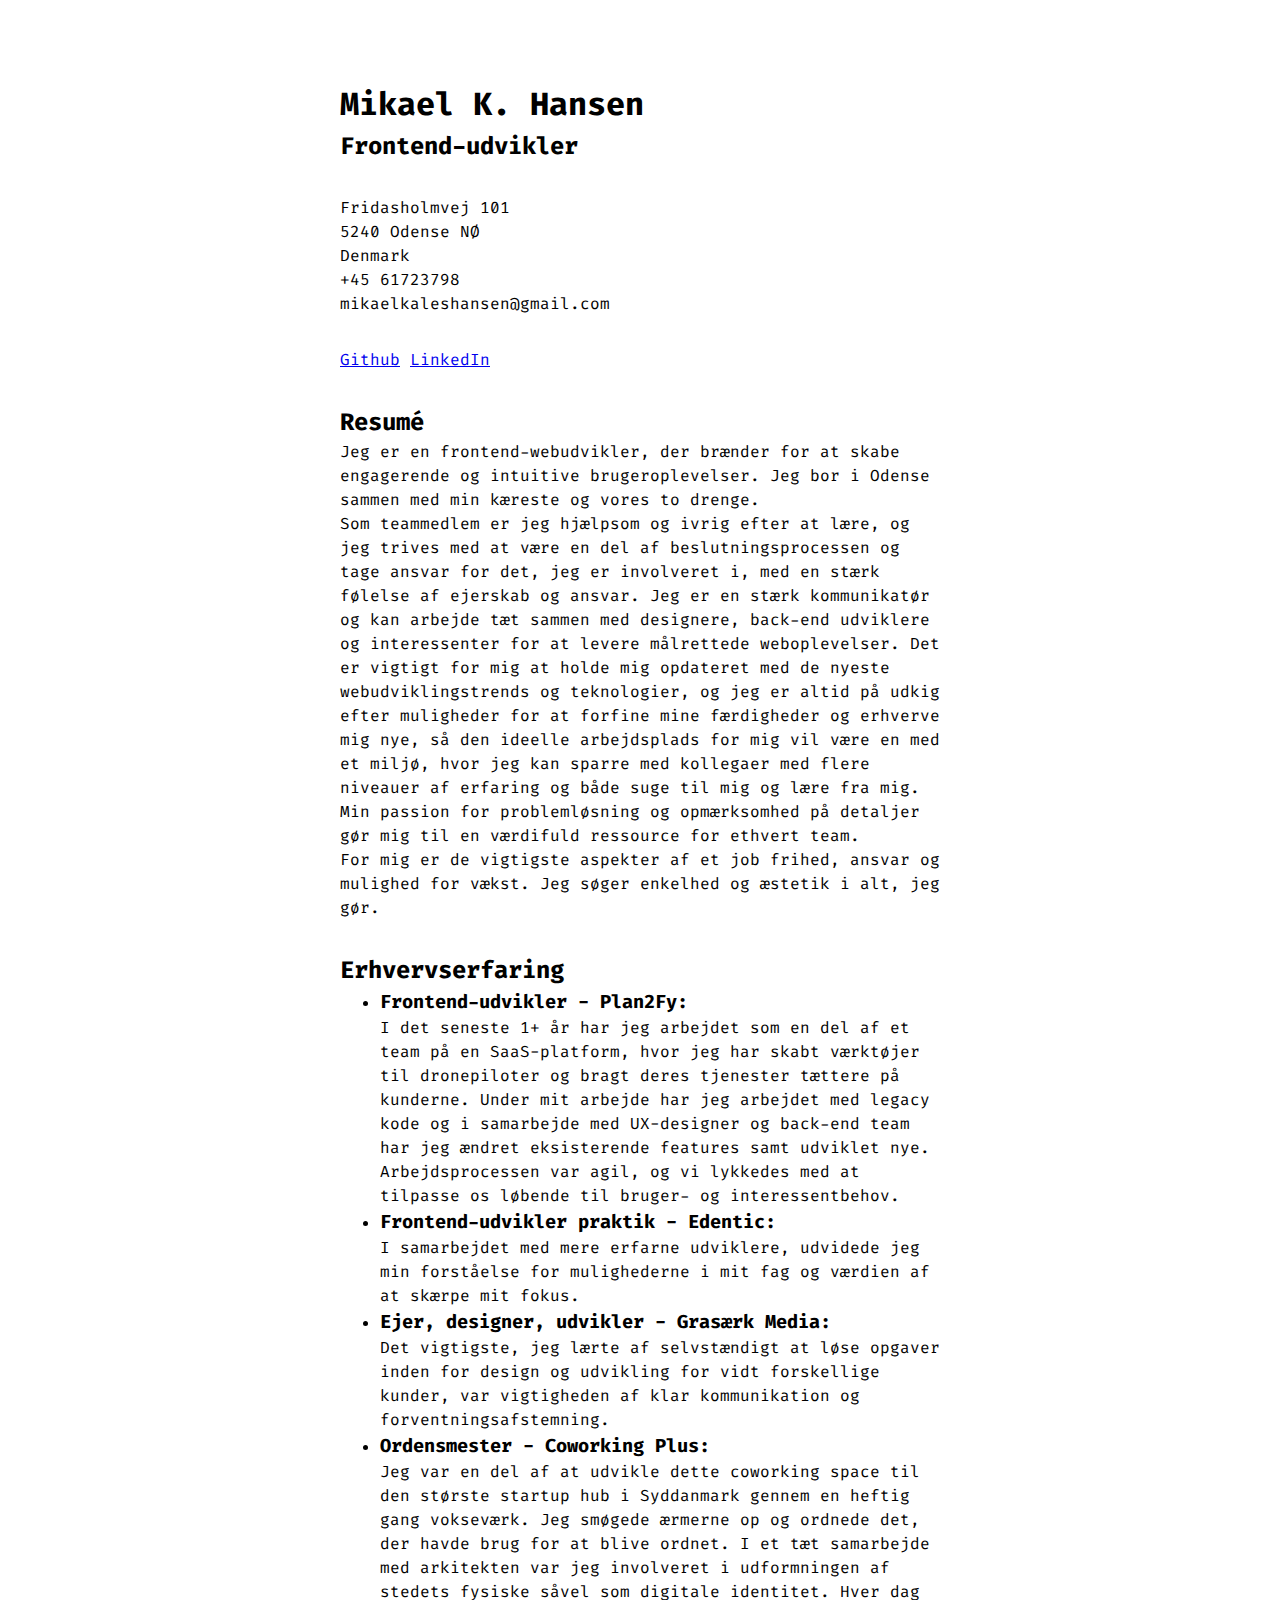
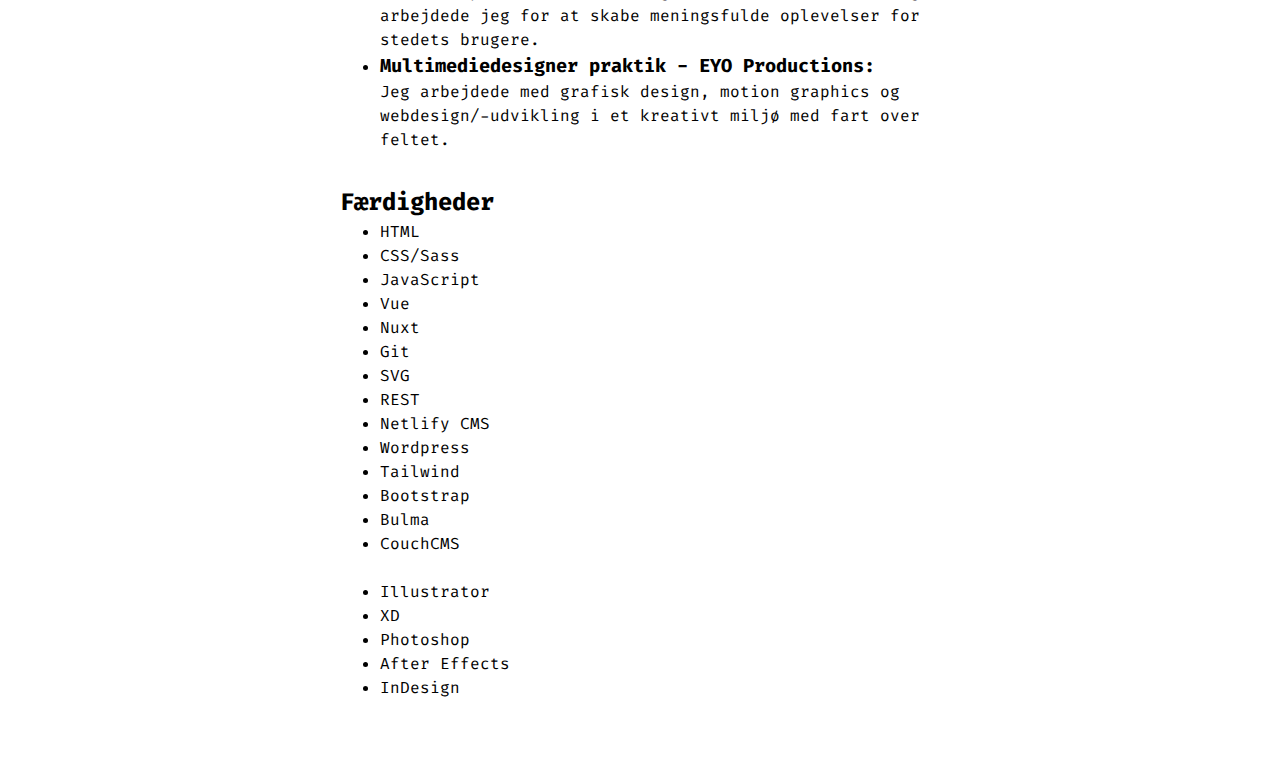
==== commit 6ccf38ee: "Update" ====
--- a/index.html
+++ b/index.html
@@ -30,19 +30,19 @@
 					<span>+45 61723798</span>
 					<br />
 					<span>mikaelkaleshansen@gmail.com</span>
-					<br />
-					<br />
+				</div>
+				<div class="section">
 					<a href="https://github.com/m-kales">Github</a>
 					<a href="https://www.linkedin.com/in/mikael-kales-hansen-73a9167a"
 						>LinkedIn</a
 					>
 				</div>
 				<div class="section">
-					<h2>Bio</h2>
+					<h2>Resumé</h2>
 					<p>
-						Jeg er en front-end webudvikler, der brænder for at skabe
-						engagerende og intuitive brugeroplevelser. Jeg bor i Odense sammen
-						med min kæreste og vores to drenge.
+						Jeg er en frontend-webudvikler, der brænder for at skabe engagerende
+						og intuitive brugeroplevelser. Jeg bor i Odense sammen med min
+						kæreste og vores to drenge.
 						<br />
 						Som teammedlem er jeg hjælpsom og ivrig efter at lære, og jeg trives
 						med at være en del af beslutningsprocessen og tage ansvar for det,
@@ -76,29 +76,30 @@
 						</li>
 						<li>
 							<h3>Frontend-udvikler praktik - Edentic:</h3>
-							Collaborating with more experienced developers taught me about the
-							vast possibilities of my field and the value of narrowing my
-							focus.
+							I samarbejdet med mere erfarne udviklere, udvidede jeg min
+							forståelse for mulighederne i mit fag og værdien af at skærpe mit
+							fokus.
 						</li>
 						<li>
 							<h3>Ejer, designer, udvikler - Grasærk Media:</h3>
-							Working with various clients on projects involving graphic/web
-							design and development I learned about the importance of
-							communication and expectation management.
+							Det vigtigste, jeg lærte af selvstændigt at løse opgaver inden for
+							design og udvikling for vidt forskellige kunder, var vigtigheden
+							af klar kommunikation og forventningsafstemning.
 						</li>
 						<li>
 							<h3>Ordensmester - Coworking Plus:</h3>
-							I was a part of growing this coworking space into the largest
-							startup hub in Southern Denmark during a major growth spurt. I
-							rolled up my sleeves and took care of whatever was needed. Working
-							with the architect/designer, I was involved in the design of the
-							physical as well as digital identity. Every day, I worked to
-							create meaningful experiences for the users of the space.
+							Jeg var en del af at udvikle dette coworking space til den største
+							startup hub i Syddanmark gennem en heftig gang vokseværk. Jeg
+							smøgede ærmerne op og ordnede det, der havde brug for at blive
+							ordnet. I et tæt samarbejde med arkitekten var jeg involveret i
+							udformningen af stedets fysiske såvel som digitale identitet. Hver
+							dag arbejdede jeg for at skabe meningsfulde oplevelser for stedets
+							brugere.
 						</li>
 						<li>
 							<h3>Multimediedesigner praktik - EYO Productions:</h3>
-							I worked with graphic design, motion graphics and web
-							design/development in a fast moving creative environment.
+							Jeg arbejdede med grafisk design, motion graphics og
+							webdesign/-udvikling i et kreativt miljø med fart over feltet.
 						</li>
 					</ul>
 				</div>
--- a/css/style.css
+++ b/css/style.css
@@ -1,315 +1,97 @@
+@import url('https://fonts.googleapis.com/css2?family=Fira+Code:wght@400;600&display=swap');
+
+/*
+  1. Use a more-intuitive box-sizing model.
+*/
+*,
+*::before,
+*::after {
+	box-sizing: border-box;
+}
+/*
+  2. Remove default margin
+*/
 * {
-    margin: 0;
-    padding: 0;
-    box-sizing: border-box;
+	margin: 0;
 }
-html, body {
-    height: 100%;
-    width: 100%;
-    scroll-behavior: smooth;
+/*
+  3. Allow percentage-based heights in the application
+*/
+html,
+body {
+	height: 100%;
 }
+/*
+  Typographic tweaks!
+  4. Add accessible line-height
+  5. Improve text rendering
+*/
 body {
-    color: #2c2524;
-    background-color: #fffaf0;
-    font-family: 'Lato', sans-serif;
-    display: flex;
-    flex-direction: column;
-    align-items: center;
+	line-height: 1.5;
+	font-size: 16px;
+	-webkit-font-smoothing: antialiased;
+	font-family: 'Fira Code', monospace;
+}
+/*
+  6. Improve media defaults
+*/
+img,
+picture,
+video,
+canvas,
+svg {
+	display: block;
+	max-width: 100%;
+}
+/*
+  7. Remove built-in form typography styles
+*/
+input,
+button,
+textarea,
+select {
+	font: inherit;
+}
+/*
+  8. Avoid text overflows
+*/
+p,
+h1,
+h2,
+h3,
+h4,
+h5,
+h6 {
+	overflow-wrap: break-word;
+}
+/*
+  9. Create a root stacking context
+*/
+#root,
+#__next {
+	isolation: isolate;
 }
 
-.header {
-    grid-area: hd;
+.page-wrapper {
+	display: flex;
+	flex-direction: column;
+	align-items: center;
 }
 
-.navbar {
-    grid-area: nv;
-    margin-top: 2rem;
+.page-wrapper__inner-container {
+	display: flex;
+	flex-direction: column;
+	align-items: flex-start;
+	max-width: 60ch;
+	padding-block: 4em;
 }
 
-.content-1 {
-    grid-area: c1;
+.section {
+	margin-block: 1em;
 }
 
-.content-2 {
-    grid-area: c2;
+@media (max-width: 768px) {
+	.page-wrapper__inner-container {
+		padding: 1em;
+	}
 }
-
-.content-3 {
-    grid-area: c3;
-}
-
-.content-4 {
-    grid-area: c4;
-}
-
-.footer {
-    grid-area: ft;
-    margin-top: 3rem;
-}
-
-#wrapper {
-    padding-left: 2rem;
-    padding-right: 2rem;
-    display: grid;
-    gap: 4rem;
-    grid-template-areas: 
-    "nv"
-    "hd"
-    "c1"
-    "c3"
-    "c2"
-    "c4"
-    "ft";
-}
-
-.navbar-ul {
-    display: flex;
-    flex-direction: row;
-    justify-content: space-evenly;
-}
-
-.navbar li {
-    font-size: 1rem;
-    list-style: none;
-}
-
-a {
-    color: #2c2524;
-    text-decoration-thickness: .1rem;
-}
-
-li.nav-item {
-    transition: all .1s ease-out;
-}
-
-li.nav-item:hover {
-    transform: translateY(-2px);
-}
-
-li.nav-item:active {
-    transform: translateY(2px);
-}
-
-a.disabled {
-    display: none;
-}
-
-p {
-    opacity: .8;
-    max-width: 60ch;
-}
-
-h1, h2, h3 {
-    font-family: 'Prompt', sans-serif;
-}
-
-.project-cards {
-    padding: 2em 0;
-    justify-content: center;
-    display: grid;
-    grid-template-columns: repeat(auto-fit, minmax(17em, 1fr));
-    gap: 2rem;
-}
-
-.card {
-    background-color: #fffaf0;
-    display: grid;
-    align-content: start;
-    box-shadow:
-    0 2.8px 2.2px rgba(0, 0, 0, 0.034),
-    0 6.7px 5.3px rgba(0, 0, 0, 0.048),
-    0 12.5px 10px rgba(0, 0, 0, 0.06),
-    0 22.3px 17.9px rgba(0, 0, 0, 0.072),
-    0 41.8px 33.4px rgba(0, 0, 0, 0.086),
-    0 100px 80px rgba(0, 0, 0, 0.12);
-}
-
-.card-img {
-    display: block;
-    width: 100%;
-    height: 15rem;
-    object-fit: cover;
-    object-position: top;
-}
-
-.img-center {
-    object-position: center;
-}
-
-.card-body {
-    padding: 2em 3rem;
-    display: flex;
-    flex-direction: column;
-    justify-items: flex-start;
-}
-
-.card-footer {
-    display: flex;
-    flex-direction: row;
-    justify-content: center;
-    align-items: center;
-    align-self: end;
-    padding-bottom: 2rem;
-}
-
-a.card-link {
-    padding: .5em 1.5rem;
-    background-color: #2c2524;
-    color: #fffaf0;
-    text-decoration: none;
-    text-align: center;
-    margin-right: .5rem;
-    margin-left: .5rem;
-}
-
-.btn {
-    box-shadow:
-    0 2.8px 2.2px rgba(0, 0, 0, 0.034),
-    0 6.7px 5.3px rgba(0, 0, 0, 0.048),
-    0 12.5px 10px rgba(0, 0, 0, 0.06),
-    0 22.3px 17.9px rgba(0, 0, 0, 0.072),
-    0 41.8px 33.4px rgba(0, 0, 0, 0.086),
-    0 100px 80px rgba(0, 0, 0, 0.12);
-    transition: transform .1s ease-out;
-    -webkit-transition: -webkit-transform .1s ease-out;
-    cursor: pointer;
-    transform: translateY(0);
-    -webkit-transform: translateY(0);
-}
-
-.btn:hover {
-    transform: translateY(2px);
-    -webkit-transform: translateY(2px);
-}
-
-.btn:active {
-    transform: translateY(3px);
-    -webkit-transform: translateY(3px);
-}
-
-.social {
-    display: flex;
-    justify-content: center;
-    align-items: flex-start;
-}
-
-.social-ul {
-    display: flex;
-    flex-direction: row;
-    justify-content: space-evenly;
-}
-
-.social-ul > li {
-    padding: 1rem;
-}
-
-section.content-3 {
-    display: flex;
-    flex-direction: column;
-    align-items: center;
-    justify-content: space-between;
-    padding: 2rem;
-    box-shadow:
-    0 2.8px 2.2px rgba(0, 0, 0, 0.034),
-    0 6.7px 5.3px rgba(0, 0, 0, 0.048),
-    0 12.5px 10px rgba(0, 0, 0, 0.06),
-    0 22.3px 17.9px rgba(0, 0, 0, 0.072),
-    0 41.8px 33.4px rgba(0, 0, 0, 0.086),
-    0 100px 80px rgba(0, 0, 0, 0.12);
-}
-
-.contact ul {
-    list-style: none;
-}
-
-.flex-li {
-    display: flex;
-    justify-content: space-between;
-    padding-bottom: 1rem;
-}
-
-.flex-li label {
-    padding-right: 1rem;
-    display: inline-block;
-    width: 90px;
-    text-align: left;
-}
-
-.flex-li svg {
-    border-radius: 50%;
-}
-
-.contact input, .contact textarea {
-    width: 200px;
-    box-sizing: border-box;
-    border: none;
-    box-shadow:
-    0 2px 6px 2px #2c252411 inset,
-    0 4px 16px 4px #2c252422 inset;   
-}
-
-.contact input:focus-visible, .contact textarea:focus-visible {
-    outline: 2px solid rgba(255, 255, 214, 0.7);
-}
-
-.contact button {
-    padding: .5em 1.5rem;
-    background-color: #2c2524;
-    color: #fffaf0;
-    font-size: 1rem;
-    border: none;
-    margin-left: auto;
-    margin-right: auto;
-}
-
-footer {
-    padding-bottom: 2rem;
-    display: flex;
-    place-content: center;
-}
-
-footer > p {
-    text-align: center;
-    max-width: 100%;
-}
-
-@media (min-width: 500px) {
-    #wrapper {
-        padding-top: 1rem;
-        padding-left: 0;
-        padding-right: 0;
-        display: grid;
-        grid-template-columns: repeat(5, 1fr);
-        grid-auto-rows: minmax(100px, auto);
-        grid-template-areas: 
-        ".. hd  hd  nv  .."
-        ".. c1  c1  c1  .."
-        ".. c3  c3  c3  .."
-        ".. c4  c4  c4  .."
-        ".. ft  ft  ft  .."
-        ;
-    }
-
-    .navbar {
-        text-align: right;
-    }
-
-    .navbar-ul {
-        flex-direction: column;
-    }
-
-    section.content-3 {
-        flex-direction: row;
-        align-items: flex-start;
-        justify-content: space-evenly;
-    }
-
-    .social-ul {
-        display: flex;
-        flex-direction: column;
-    }
-    
-    .social-ul > li {
-        padding: .5rem 0;
-    }
-}
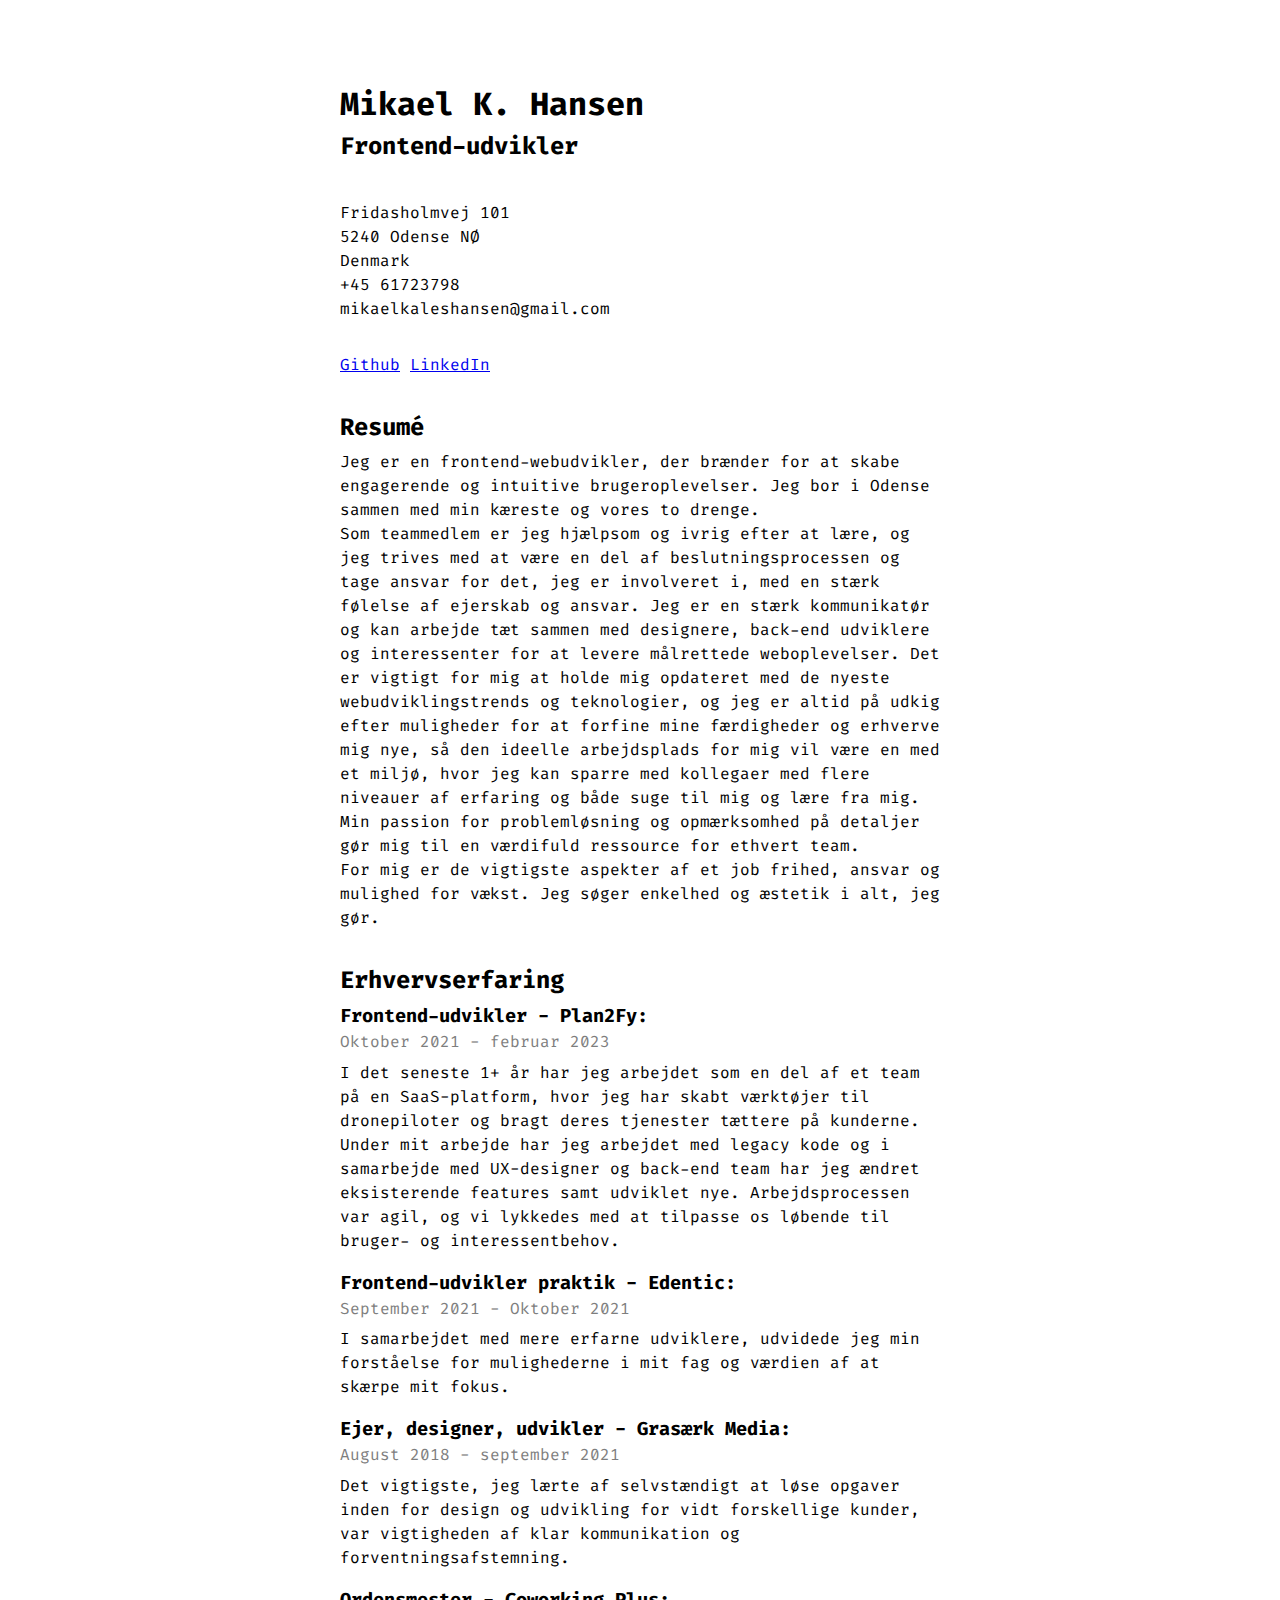
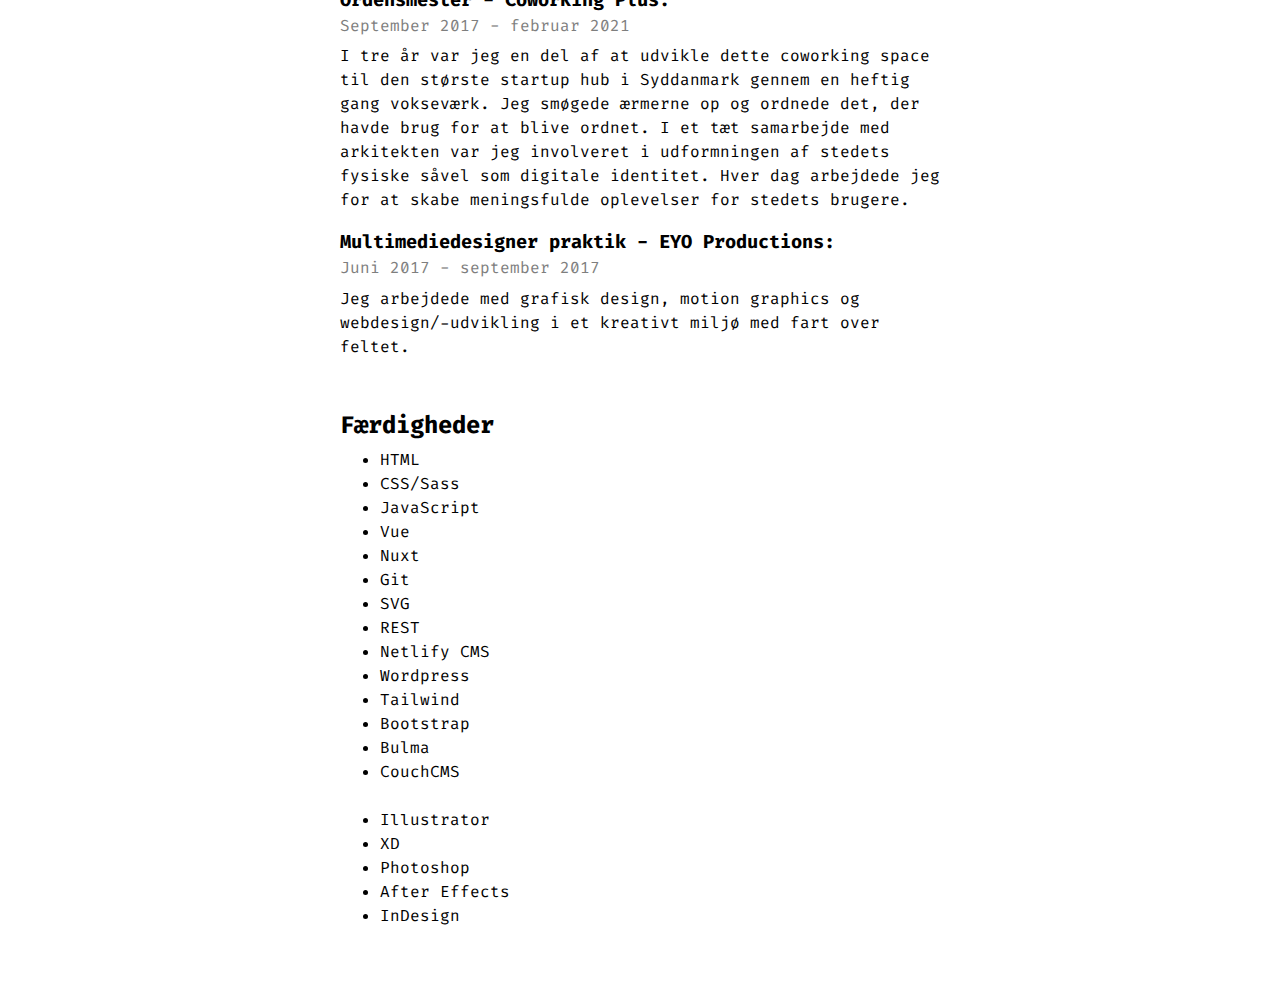
==== commit f0db49a1: "Change list styles" ====
--- a/index.html
+++ b/index.html
@@ -63,9 +63,12 @@
 				</div>
 				<div class="section">
 					<h2>Erhvervserfaring</h2>
-					<ul>
-						<li>
+					<ul class="container__articles">
+						<li class="article">
 							<h3>Frontend-udvikler - Plan2Fy:</h3>
+							<span class="subtitle__duration"
+								>Oktober 2021 - februar 2023</span
+							>
 							I det seneste 1+ år har jeg arbejdet som en del af et team på en
 							SaaS-platform, hvor jeg har skabt værktøjer til dronepiloter og
 							bragt deres tjenester tættere på kunderne. Under mit arbejde har
@@ -74,30 +77,40 @@
 							nye. Arbejdsprocessen var agil, og vi lykkedes med at tilpasse os
 							løbende til bruger- og interessentbehov.
 						</li>
-						<li>
+						<li class="article">
 							<h3>Frontend-udvikler praktik - Edentic:</h3>
+							<span class="subtitle__duration"
+								>September 2021 - Oktober 2021</span
+							>
 							I samarbejdet med mere erfarne udviklere, udvidede jeg min
 							forståelse for mulighederne i mit fag og værdien af at skærpe mit
 							fokus.
 						</li>
-						<li>
+						<li class="article">
 							<h3>Ejer, designer, udvikler - Grasærk Media:</h3>
+							<span class="subtitle__duration"
+								>August 2018 - september 2021</span
+							>
 							Det vigtigste, jeg lærte af selvstændigt at løse opgaver inden for
 							design og udvikling for vidt forskellige kunder, var vigtigheden
 							af klar kommunikation og forventningsafstemning.
 						</li>
-						<li>
+						<li class="article">
 							<h3>Ordensmester - Coworking Plus:</h3>
-							Jeg var en del af at udvikle dette coworking space til den største
-							startup hub i Syddanmark gennem en heftig gang vokseværk. Jeg
-							smøgede ærmerne op og ordnede det, der havde brug for at blive
-							ordnet. I et tæt samarbejde med arkitekten var jeg involveret i
-							udformningen af stedets fysiske såvel som digitale identitet. Hver
-							dag arbejdede jeg for at skabe meningsfulde oplevelser for stedets
-							brugere.
+							<span class="subtitle__duration"
+								>September 2017 - februar 2021</span
+							>
+							I tre år var jeg en del af at udvikle dette coworking space til
+							den største startup hub i Syddanmark gennem en heftig gang
+							vokseværk. Jeg smøgede ærmerne op og ordnede det, der havde brug
+							for at blive ordnet. I et tæt samarbejde med arkitekten var jeg
+							involveret i udformningen af stedets fysiske såvel som digitale
+							identitet. Hver dag arbejdede jeg for at skabe meningsfulde
+							oplevelser for stedets brugere.
 						</li>
-						<li>
+						<li class="article">
 							<h3>Multimediedesigner praktik - EYO Productions:</h3>
+							<span class="subtitle__duration">Juni 2017 - september 2017</span>
 							Jeg arbejdede med grafisk design, motion graphics og
 							webdesign/-udvikling i et kreativt miljø med fart over feltet.
 						</li>
--- a/css/style.css
+++ b/css/style.css
@@ -90,6 +90,25 @@
 	margin-block: 1em;
 }
 
+.section > h2 {
+	margin-bottom: 0.2em;
+}
+
+ul.container__articles {
+	padding: 0;
+}
+
+li.article {
+	list-style: none;
+	margin-bottom: 1em;
+}
+
+.subtitle__duration {
+	color: #7e7e7e;
+	display: block;
+	margin-bottom: 0.4em;
+}
+
 @media (max-width: 768px) {
 	.page-wrapper__inner-container {
 		padding: 1em;
